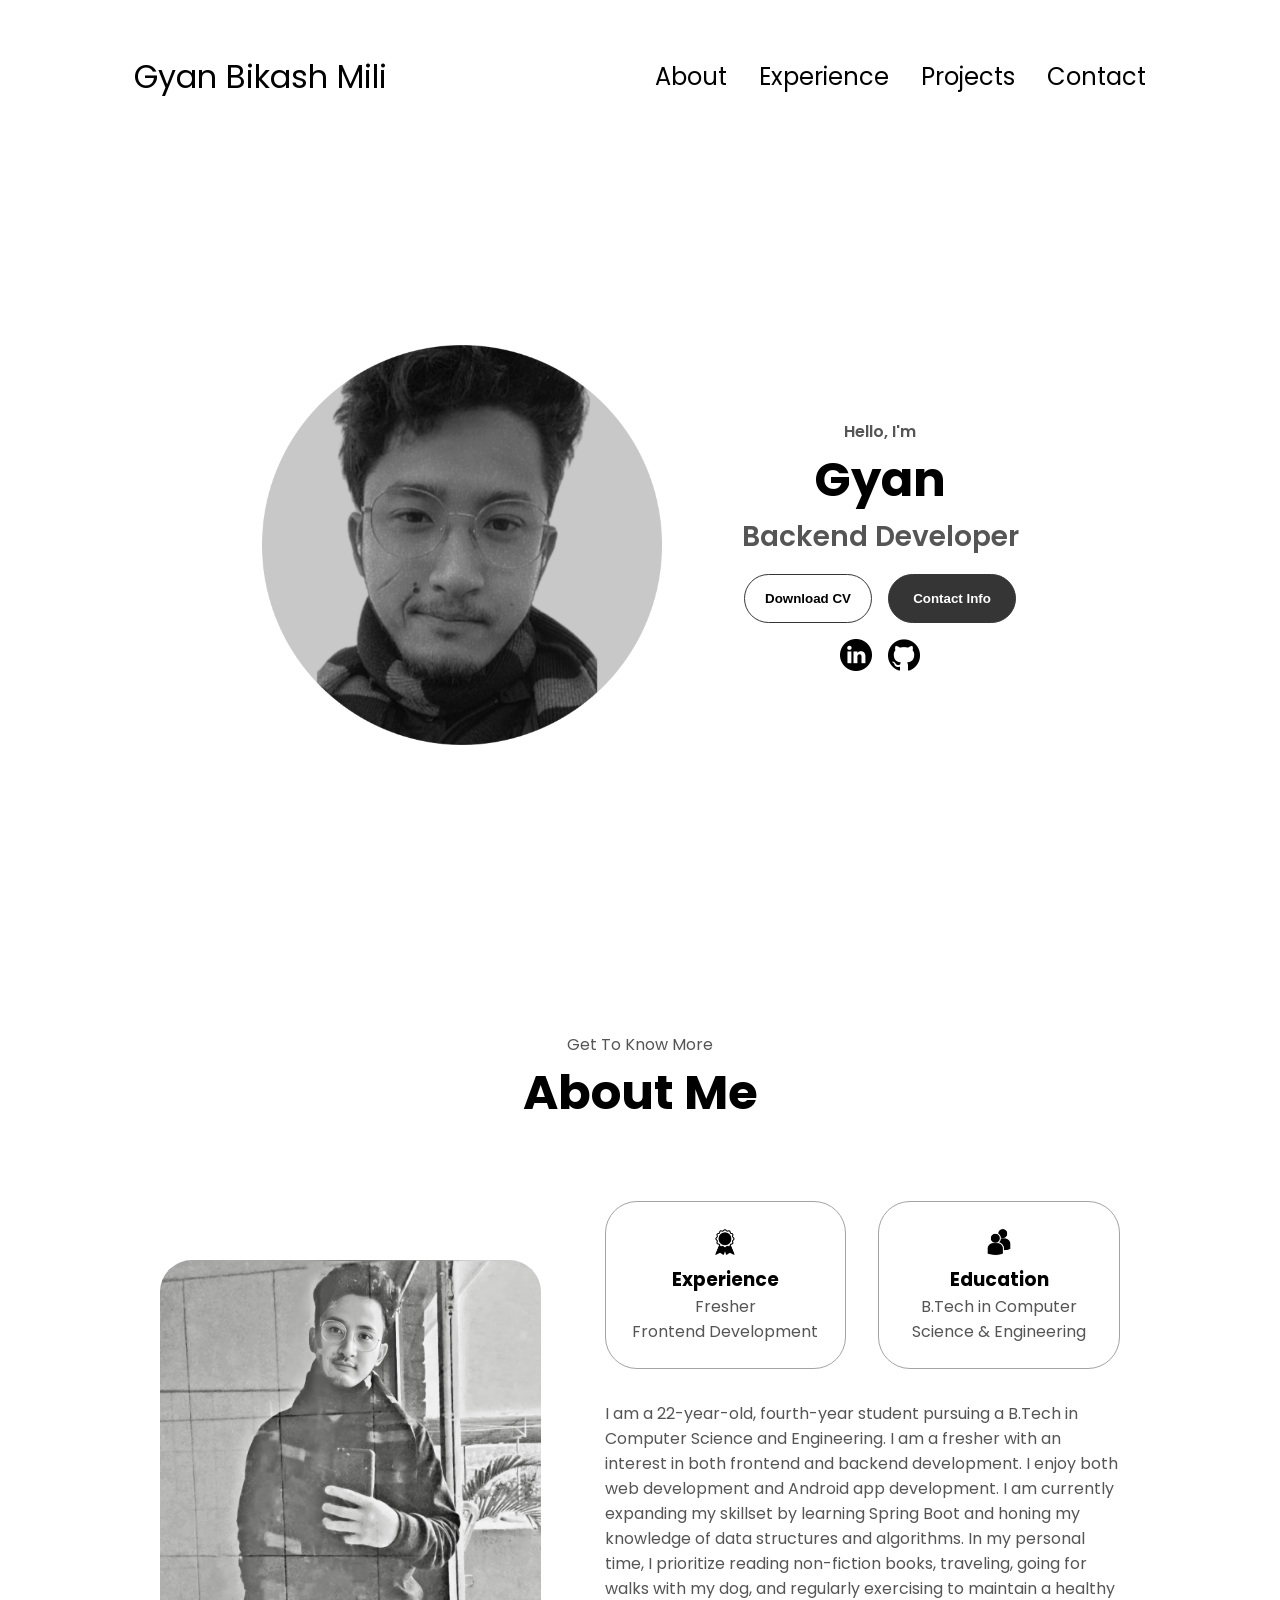
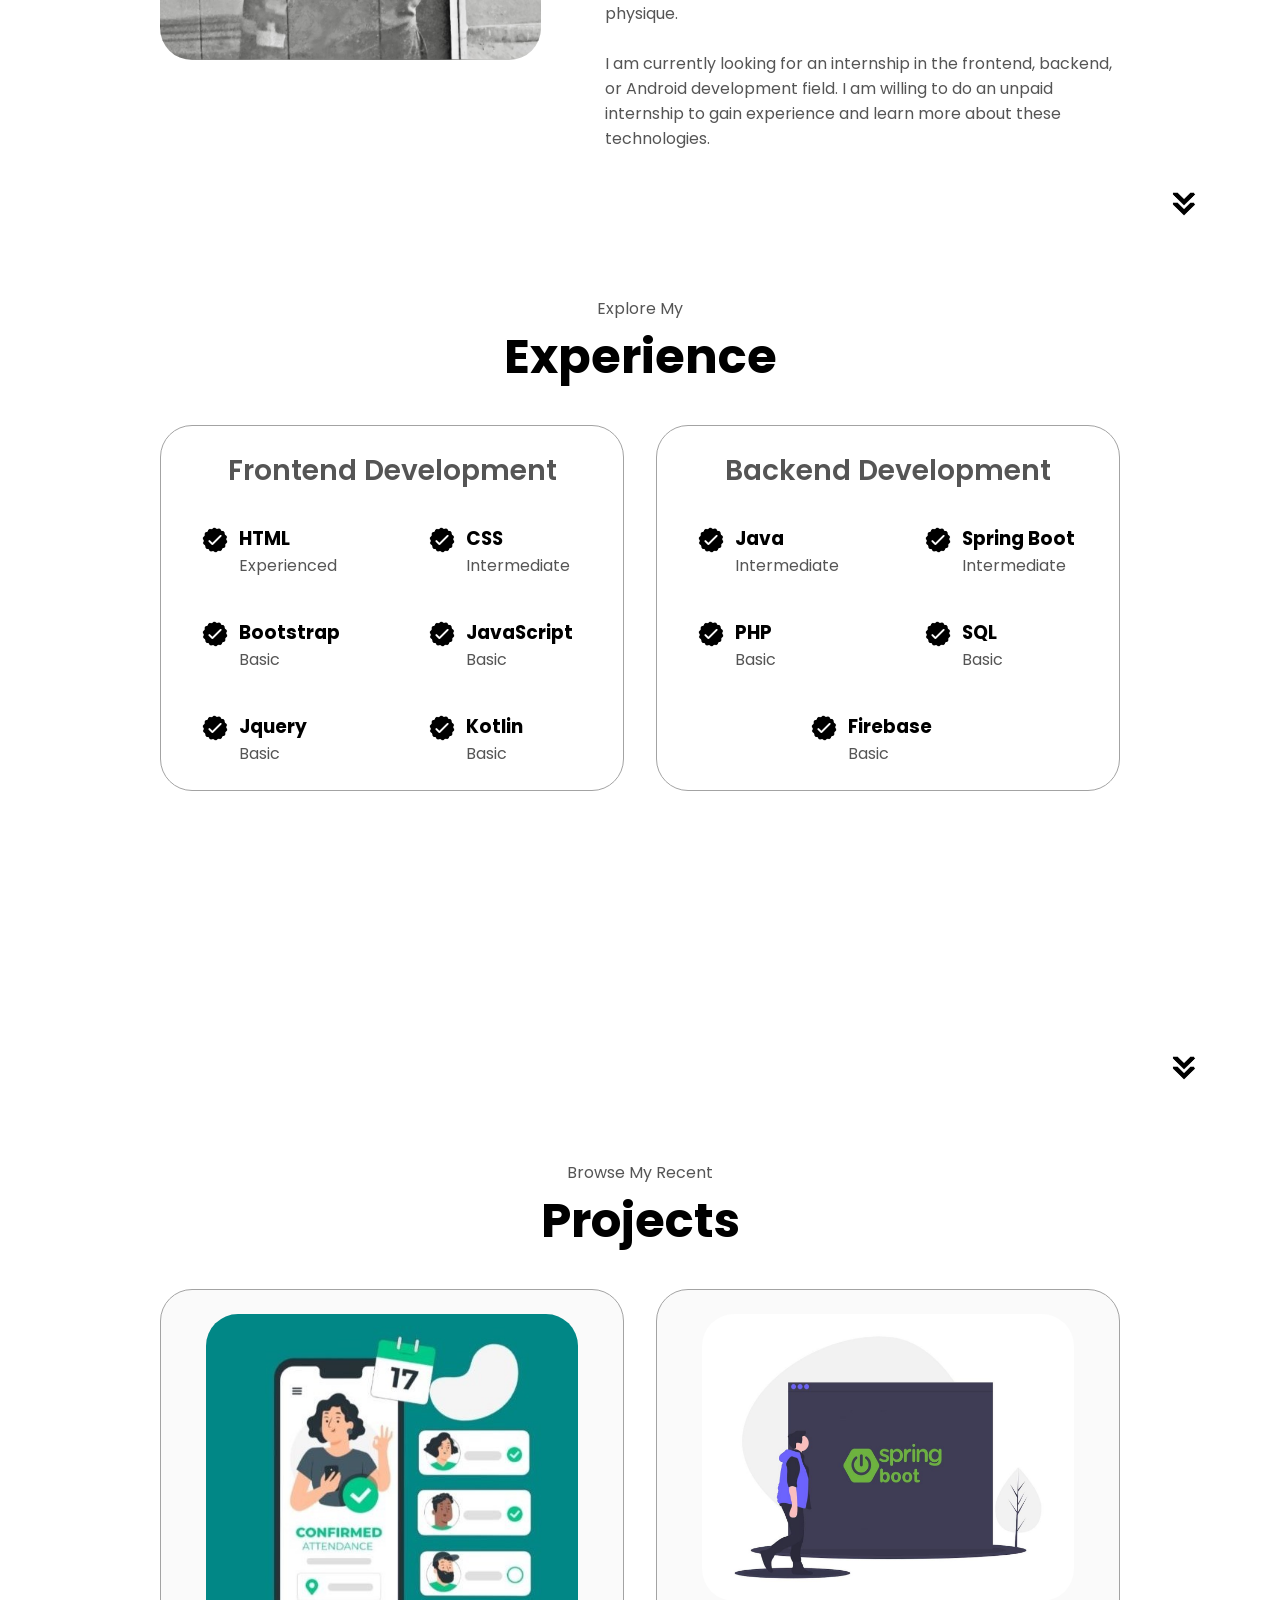
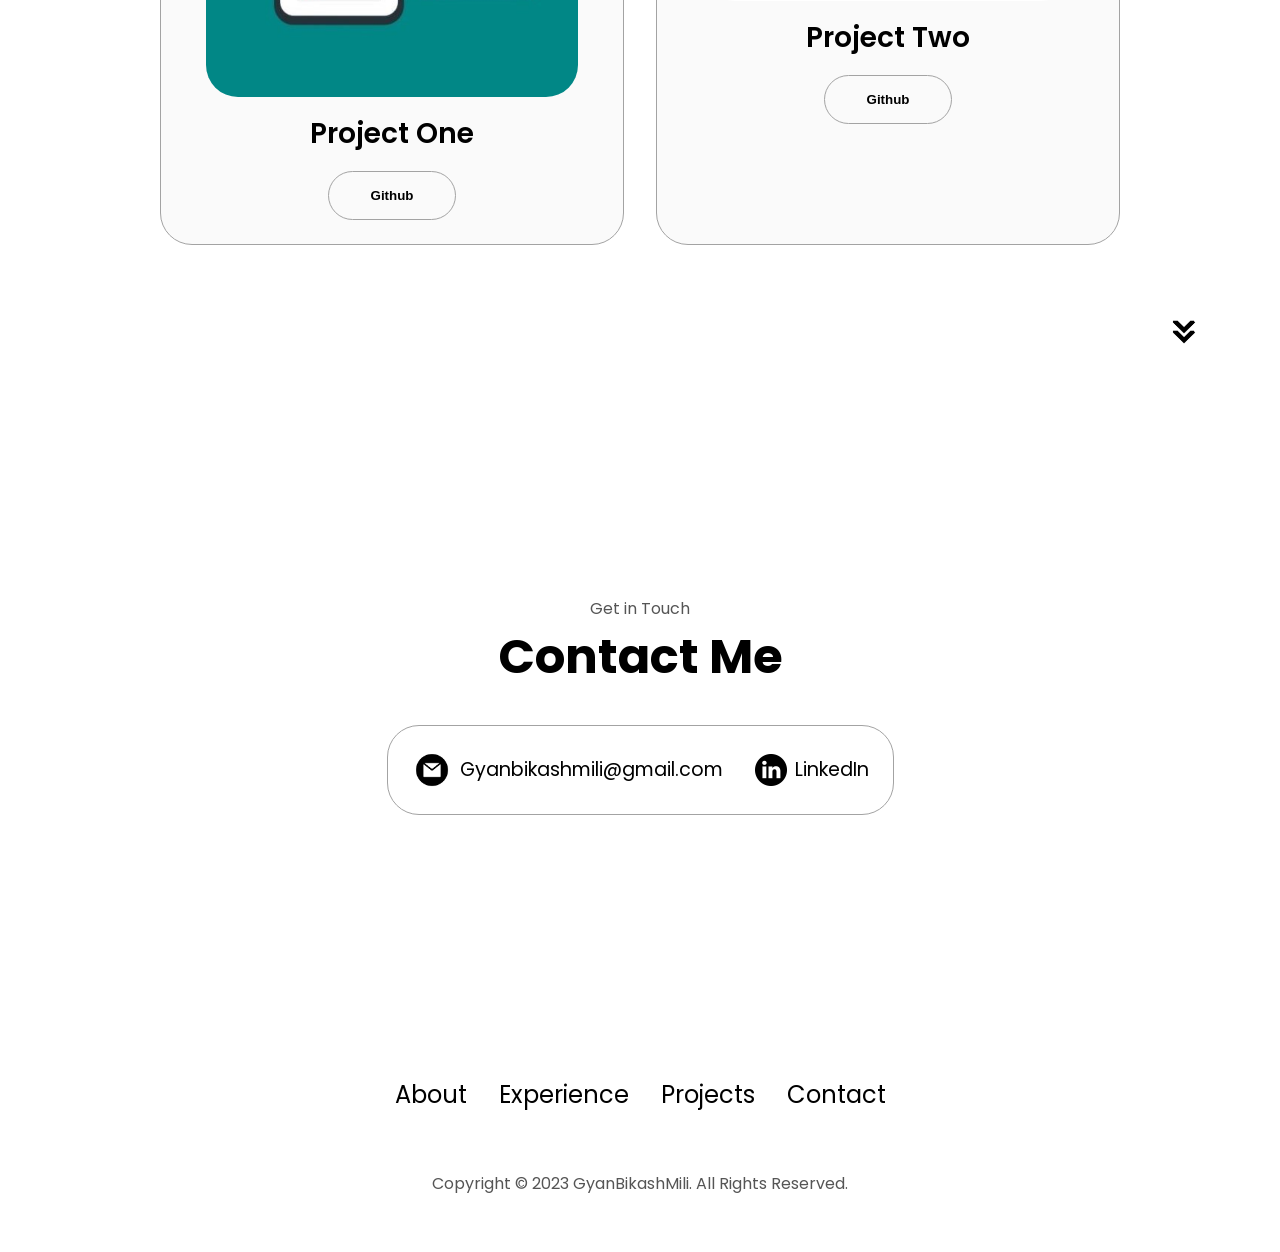
==== index.html @ 531cfd9d "Initial Files" ====
<!DOCTYPE html>
<html lang="en">
  <head>
    <meta charset="UTF-8" />
    <meta http-equiv="X-UA-Compatible" content="IE=edge" />
    <meta name="viewport" content="width=device-width, initial-scale=1.0" />
    <title>My Portfolio</title>
    <link rel="stylesheet" href="style.css" />
    <link rel="stylesheet" href="mediaqueries.css" />
  </head>
  <body>
    <nav id="desktop-nav">
      <div class="logo">Gyan Bikash Mili</div>
      <div>
        <ul class="nav-links">
          <li><a href="#about">About</a></li>
          <li><a href="#experience">Experience</a></li>
          <li><a href="#projects">Projects</a></li>
          <li><a href="#contact">Contact</a></li>
        </ul>
      </div>
    </nav>
    <nav id="hamburger-nav">
      <div class="logo">Gyan Bikash Mili</div>
      <div class="hamburger-menu">
        <div class="hamburger-icon" onclick="toggleMenu()">
          <span></span>
          <span></span>
          <span></span>
        </div>
        <div class="menu-links">
          <li><a href="#about" onclick="toggleMenu()">About</a></li>
          <li><a href="#experience" onclick="toggleMenu()">Experience</a></li>
          <li><a href="#projects" onclick="toggleMenu()">Projects</a></li>
          <li><a href="#contact" onclick="toggleMenu()">Contact</a></li>
        </div>
      </div>
    </nav>
    <section id="profile">
      <div class="section__pic-container">
        <img src="./assets/profile-pic2.png" alt="John Doe profile picture" />
      </div>
      <div class="section__text">
        <p class="section__text__p1">Hello, I'm</p>
        <h1 class="title">Gyan</h1>
        <p class="section__text__p2">Backend Developer</p>
        <div class="btn-container">
          <button
            class="btn btn-color-2"
            onclick="window.open('./assets/Gyan Resume.pdf')"
          >
            Download CV
          </button>
          <button class="btn btn-color-1" onclick="location.href='./#contact'">
            Contact Info
          </button>
        </div>
        <div id="socials-container">
          <img
            src="./assets/linkedin.png"
            alt="My LinkedIn profile"
            class="icon"
            onclick="location.href='https://www.linkedin.com/in/gyan-bikash-mili-a37a201a8/'"
          />
          <img
            src="./assets/github.png"
            alt="My Github profile"
            class="icon"
            onclick="location.href='https://github.com/GyanBikashMili'"
          />
        </div>
      </div>
    </section>
    <section id="about">
      <p class="section__text__p1">Get To Know More</p>
      <h1 class="title">About Me</h1>
      <div class="section-container">
        <div class="section__pic-container">
          <img
            src="./assets/about-pic2.png"
            alt="Profile picture"
            class="about-pic"
          />
        </div>
        <div class="about-details-container">
          <div class="about-containers">
            <div class="details-container">
              <img
                src="./assets/experience.png"
                alt="Experience icon"
                class="icon"
              />
              <h3>Experience</h3>
              <p>Fresher <br />Frontend Development</p>
            </div>
            <div class="details-container">
              <img
                src="./assets/education.png"
                alt="Education icon"
                class="icon"
              />
              <h3>Education</h3>
              <p>B.Tech in Computer Science & Engineering</p>
            </div>
          </div>
          <div class="text-container">
            <p>
              I am a 22-year-old, fourth-year student pursuing a B.Tech in Computer Science and Engineering. 
              I am a fresher with an interest in both frontend and backend development. 
              I enjoy both web development and Android app development. 
              I am currently expanding my skillset by learning Spring Boot and honing my knowledge of data structures and algorithms. 
              In my personal time, I prioritize reading non-fiction books, traveling, going for walks with my dog, and regularly exercising to maintain a healthy physique.
            <br />
            <br />
            I am currently looking for an internship in the frontend, backend, or Android development field. 
            I am willing to do an unpaid internship to gain experience and learn more about these technologies.
            </p>
          </div>
        </div>
      </div>
      <img
        src="./assets/arrow.png"
        alt="Arrow icon"
        class="icon arrow"
        onclick="location.href='./#experience'"
      />
    </section>
    <section id="experience">
      <p class="section__text__p1">Explore My</p>
      <h1 class="title">Experience</h1>
      <div class="experience-details-container">
        <div class="about-containers">
          <div class="details-container">
            <h2 class="experience-sub-title">Frontend Development</h2>
            <div class="article-container">
              <article>
                <img
                  src="./assets/checkmark.png"
                  alt="Experience icon"
                  class="icon"
                />
                <div>
                  <h3>HTML</h3>
                  <p>Experienced</p>
                </div>
              </article>
              <article>
                <img
                  src="./assets/checkmark.png"
                  alt="Experience icon"
                  class="icon"
                />
                <div>
                  <h3>CSS</h3>
                  <p>Intermediate</p>
                </div>
              </article>
              <article>
                <img
                  src="./assets/checkmark.png"
                  alt="Experience icon"
                  class="icon"
                />
                <div>
                  <h3>Bootstrap</h3>
                  <p>Basic</p>
                </div>
              </article>
              <article>
                <img
                  src="./assets/checkmark.png"
                  alt="Experience icon"
                  class="icon"
                />
                <div>
                  <h3>JavaScript</h3>
                  <p>Basic</p>
                </div>
              </article>
              <article>
                <img
                  src="./assets/checkmark.png"
                  alt="Experience icon"
                  class="icon"
                />
                <div>
                  <h3>Jquery</h3>
                  <p>Basic</p>
                </div>
              </article>
              <article>
                <img
                  src="./assets/checkmark.png"
                  alt="Experience icon"
                  class="icon"
                />

                <div>
                  <h3>Kotlin</h3>
                  <p>Basic</p>
                </div>
              </article>
            </div>
          </div>
          <div class="details-container">
            <h2 class="experience-sub-title">Backend Development</h2>
            <div class="article-container">
              <article>
                <img
                  src="./assets/checkmark.png"
                  alt="Experience icon"
                  class="icon"
                />
                <div>
                  <h3>Java</h3>
                  <p>Intermediate</p>
                </div>
              </article>
              <article>
                <img
                  src="./assets/checkmark.png"
                  alt="Experience icon"
                  class="icon"
                />
                <div>
                  <h3>Spring Boot</h3>
                  <p>Intermediate</p>
                </div>
              </article>
              <article>
                <img
                  src="./assets/checkmark.png"
                  alt="Experience icon"
                  class="icon"
                />

                <div>
                  <h3>PHP</h3>
                  <p>Basic</p>
                </div>
              </article>
              <article>
                <img
                  src="./assets/checkmark.png"
                  alt="Experience icon"
                  class="icon"
                />
                <div>
                  <h3>SQL</h3>
                  <p>Basic</p>
                </div>
              </article>
              <article>
                <img
                  src="./assets/checkmark.png"
                  alt="Experience icon"
                  class="icon"
                />
                <div>
                  <h3>Firebase</h3>
                  <p>Basic</p>
                </div>
              </article>
            </div>
          </div>
        </div>
      </div>
      <img
        src="./assets/arrow.png"
        alt="Arrow icon"
        class="icon arrow"
        onclick="location.href='./#projects'"
      />
    </section>
    <section id="projects">
      <p class="section__text__p1">Browse My Recent</p>
      <h1 class="title">Projects</h1>
      <div class="experience-details-container">
        <div class="about-containers">
          <div class="details-container color-container">
            <div class="article-container">
              <img
                src="./assets/QRscanner1.jpg"
                alt="Project 1"
                class="project-img"
              />
            </div>
            <h2 class="experience-sub-title project-title">Project One</h2>
            <div class="btn-container">
              <button
                class="btn btn-color-2 project-btn"
                onclick="location.href='https://github.com/GyanBikashMili/Mystic-Coders_HackVita2023'"
              >
                Github
              </button>
            </div>
          </div>
          <div class="details-container color-container">
            <div class="article-container">
              <img
                src="./assets/Spring3.jpg"
                alt="Project 2"
                class="project-img"
              />
            </div>
            <h2 class="experience-sub-title project-title">Project Two</h2>
            <div class="btn-container">
              <button
                class="btn btn-color-2 project-btn"
                onclick="location.href='https://github.com/GyanBikashMili/SpringBootDatabase'"
              >
                Github
              </button>
            </div>
          </div>
          
      <img
        src="./assets/arrow.png"
        alt="Arrow icon"
        class="icon arrow"
        onclick="location.href='./#projects'"
      />
    </section>
    <section id="contact">
      <p class="section__text__p1">Get in Touch</p>
      <h1 class="title">Contact Me</h1>
      <div class="contact-info-upper-container">
        <div class="contact-info-container">
          <img
            src="./assets/email.png"
            alt="Email icon"
            class="icon contact-icon email-icon"
          />
          <p>
            <a href="mailto:gyanbikashmili@gmail.com">Gyanbikashmili@gmail.com</a>
          </p>
        </div>
        <div class="contact-info-container">
          <img
            src="./assets/linkedin.png"
            alt="LinkedIn icon"
            class="icon contact-icon"
          />
          <p>
            <a href="https://www.linkedin.com/in/gyan-bikash-mili-a37a201a8/"
              >LinkedIn</a
            >
          </p>
        </div>
      </div>
    </section>
    <footer>
      <nav>
        <div class="nav-links-container">
          <ul class="nav-links">
            <li><a href="#about">About</a></li>
            <li><a href="#experience">Experience</a></li>
            <li><a href="#projects">Projects</a></li>
            <li><a href="#contact">Contact</a></li>
          </ul>
        </div>
      </nav>
      <p>Copyright &#169; 2023 GyanBikashMili. All Rights Reserved.</p>
    </footer>
    <script src="script.js"></script>
  </body>
</html>
---- style.css ----
/* GENERAL */

@import url("https://fonts.googleapis.com/css2?family=Poppins:wght@300;400;500;600&display=swap");

* {
  margin: 0;
  padding: 0;
}

body {
  font-family: "Poppins", sans-serif;
}

html {
  scroll-behavior: smooth;
}

p {
  color: rgb(85, 85, 85);
}

/* TRANSITION */

a,
.btn {
  transition: all 300ms ease;
}

/* DESKTOP NAV */

nav,
.nav-links {
  display: flex;
}

nav {
  justify-content: space-around;
  align-items: center;
  height: 17vh;
}

.nav-links {
  gap: 2rem;
  list-style: none;
  font-size: 1.5rem;
}

a {
  color: black;
  text-decoration: none;
  text-decoration-color: white;
}

a:hover {
  color: grey;
  text-decoration: underline;
  text-underline-offset: 1rem;
  text-decoration-color: rgb(181, 181, 181);
}

.logo {
  font-size: 2rem;
}

.logo:hover {
  cursor: default;
}

/* HAMBURGER MENU */

#hamburger-nav {
  display: none;
}

.hamburger-menu {
  position: relative;
  display: inline-block;
}

.hamburger-icon {
  display: flex;
  flex-direction: column;
  justify-content: space-between;
  height: 24px;
  width: 30px;
  cursor: pointer;
}

.hamburger-icon span {
  width: 100%;
  height: 2px;
  background-color: black;
  transition: all 0.3 ease-in-out;
}

.menu-links {
  position: absolute;
  top: 100%;
  right: 0;
  background-color: white;
  width: fit-content;
  max-height: 0;
  overflow: hidden;
  transition: all 0.3 ease-in-out;
}

.menu-links a {
  display: block;
  padding: 10px;
  text-align: center;
  font-size: 1.5rem;
  color: black;
  text-decoration: none;
  transition: all 0.3 ease-in-out;
}

.menu-links li {
  list-style: none;
}

.menu-links.open {
  max-height: 300px;
}

.hamburger-icon.open span:first-child {
  transform: rotate(45deg) translate(10px, 5px);
}

.hamburger-icon.open span:nth-child(2) {
  opacity: 0;
}

.hamburger-icon.open span:last-child {
  transform: rotate(-45deg) translate(10px, -5px);
}

.hamburger-icon span:first-child {
  transform: none;
}

.hamburger-icon span:first-child {
  opacity: 1;
}

.hamburger-icon span:first-child {
  transform: none;
}

/* SECTIONS */

section {
  padding-top: 4vh;
  height: 96vh;
  margin: 0 10rem;
  box-sizing: border-box;
  min-height: fit-content;
}

.section-container {
  display: flex;
}

/* PROFILE SECTION */

#profile {
  display: flex;
  justify-content: center;
  gap: 5rem;
  height: 80vh;
}

.section__pic-container {
  display: flex;
  height: 400px;
  width: 400px;
  margin: auto 0;
}

.section__text {
  align-self: center;
  text-align: center;
}

.section__text p {
  font-weight: 600;
}

.section__text__p1 {
  text-align: center;
}

.section__text__p2 {
  font-size: 1.75rem;
  margin-bottom: 1rem;
}

.title {
  font-size: 3rem;
  text-align: center;
}

#socials-container {
  display: flex;
  justify-content: center;
  margin-top: 1rem;
  gap: 1rem;
}

/* ICONS */

.icon {
  cursor: pointer;
  height: 2rem;
}

/* BUTTONS */

.btn-container {
  display: flex;
  justify-content: center;
  gap: 1rem;
}

.btn {
  font-weight: 600;
  transition: all 300ms ease;
  padding: 1rem;
  width: 8rem;
  border-radius: 2rem;
}

.btn-color-1,
.btn-color-2 {
  border: rgb(53, 53, 53) 0.1rem solid;
}

.btn-color-1:hover,
.btn-color-2:hover {
  cursor: pointer;
}

.btn-color-1,
.btn-color-2:hover {
  background: rgb(53, 53, 53);
  color: white;
}

.btn-color-1:hover {
  background: rgb(0, 0, 0);
}

.btn-color-2 {
  background: none;
}

.btn-color-2:hover {
  border: rgb(255, 255, 255) 0.1rem solid;
}

.btn-container {
  gap: 1rem;
}

/* ABOUT SECTION */

#about {
  position: relative;
}

.about-containers {
  gap: 2rem;
  margin-bottom: 2rem;
  margin-top: 2rem;
}

.about-details-container {
  justify-content: center;
  flex-direction: column;
}

.about-containers,
.about-details-container {
  display: flex;
}

.about-pic {
  border-radius: 2rem;
}

.arrow {
  position: absolute;
  right: -5rem;
  bottom: 2.5rem;
}

.details-container {
  padding: 1.5rem;
  flex: 1;
  background: white;
  border-radius: 2rem;
  border: rgb(53, 53, 53) 0.1rem solid;
  border-color: rgb(163, 163, 163);
  text-align: center;
}

.section-container {
  gap: 4rem;
  height: 80%;
}

.section__pic-container {
  height: 400px;
  width: 400px;
  margin: auto 0;
}

/* EXPERIENCE SECTION */

#experience {
  position: relative;
}

.experience-sub-title {
  color: rgb(85, 85, 85);
  font-weight: 600;
  font-size: 1.75rem;
  margin-bottom: 2rem;
}

.experience-details-container {
  display: flex;
  justify-content: center;
  flex-direction: column;
}

.article-container {
  display: flex;
  text-align: initial;
  flex-wrap: wrap;
  flex-direction: row;
  gap: 2.5rem;
  justify-content: space-around;
}

article {
  display: flex;
  width: 10rem;
  gap: 0.5rem;
}

article .icon {
  cursor: default;
}

/* PROJECTS SECTION */

#projects {
  position: relative;
}

.color-container {
  border-color: rgb(163, 163, 163);
  background: rgb(250, 250, 250);
}

.project-img {
  border-radius: 2rem;
  width: 90%;
  height: 90%;
}

.project-title {
  margin: 1rem;
  color: black;
}

.project-btn {
  color: black;
  border-color: rgb(163, 163, 163);
}

/* CONTACT */

#contact {
  display: flex;
  justify-content: center;
  flex-direction: column;
  height: 70vh;
}

.contact-info-upper-container {
  display: flex;
  justify-content: center;
  border-radius: 2rem;
  border: rgb(53, 53, 53) 0.1rem solid;
  border-color: rgb(163, 163, 163);
  background: (250, 250, 250);
  margin: 2rem auto;
  padding: 0.5rem;
}

.contact-info-container {
  display: flex;
  align-items: center;
  justify-content: center;
  gap: 0.5rem;
  margin: 1rem;
}

.contact-info-container p {
  font-size: larger;
}

.contact-icon {
  cursor: default;
}

.email-icon {
  height: 2.5rem;
}

/* FOOTER SECTION */

footer {
  height: 26vh;
  margin: 0 1rem;
}

footer p {
  text-align: center;
}
---- mediaqueries.css ----
@media screen and (max-width: 1400px) {
  #profile {
    height: 83vh;
    margin-bottom: 6rem;
  }
  .about-containers {
    flex-wrap: wrap;
  }
}

@media screen and (max-width: 1200px) {
  #desktop-nav {
    display: none;
  }
  #hamburger-nav {
    display: flex;
  }
  #experience,
  .experience-details-container {
    margin-top: 2rem;
  }
  #profile,
  .section-container {
    display: block;
  }
  .arrow {
    display: none;
  }
  section,
  .section-container {
    height: fit-content;
  }
  section {
    margin: 0 5%;
  }
  .section__pic-container {
    width: 275px;
    height: 275px;
    margin: 0 auto 2rem;
  }
  .about-containers {
    margin-top: 0;
  }
}

@media screen and (max-width: 600px) {
  #contact,
  footer {
    height: 40vh;
  }
  #profile {
    height: 83vh;
    margin-bottom: 0;
  }
  article {
    font-size: 1rem;
  }
  footer nav {
    height: fit-content;
    margin-bottom: 2rem;
  }
  .about-containers,
  .contact-info-upper-container,
  .btn-container {
    flex-wrap: wrap;
  }
  .contact-info-container {
    margin: 0;
  }
  .contact-info-container p,
  .nav-links li a {
    font-size: 1rem;
  }
  .experience-sub-title {
    font-size: 1.25rem;
  }
  .logo {
    font-size: 1.5rem;
  }
  .nav-links {
    flex-direction: column;
    gap: 0.5rem;
    text-align: center;
  }
  .section__pic-container {
    width: auto;
    height: 46vw;
    justify-content: center;
  }
  .section__text__p2 {
    font-size: 1.25rem;
  }
  .title {
    font-size: 2rem;
  }
  .text-container {
    text-align: justify;
  }
}
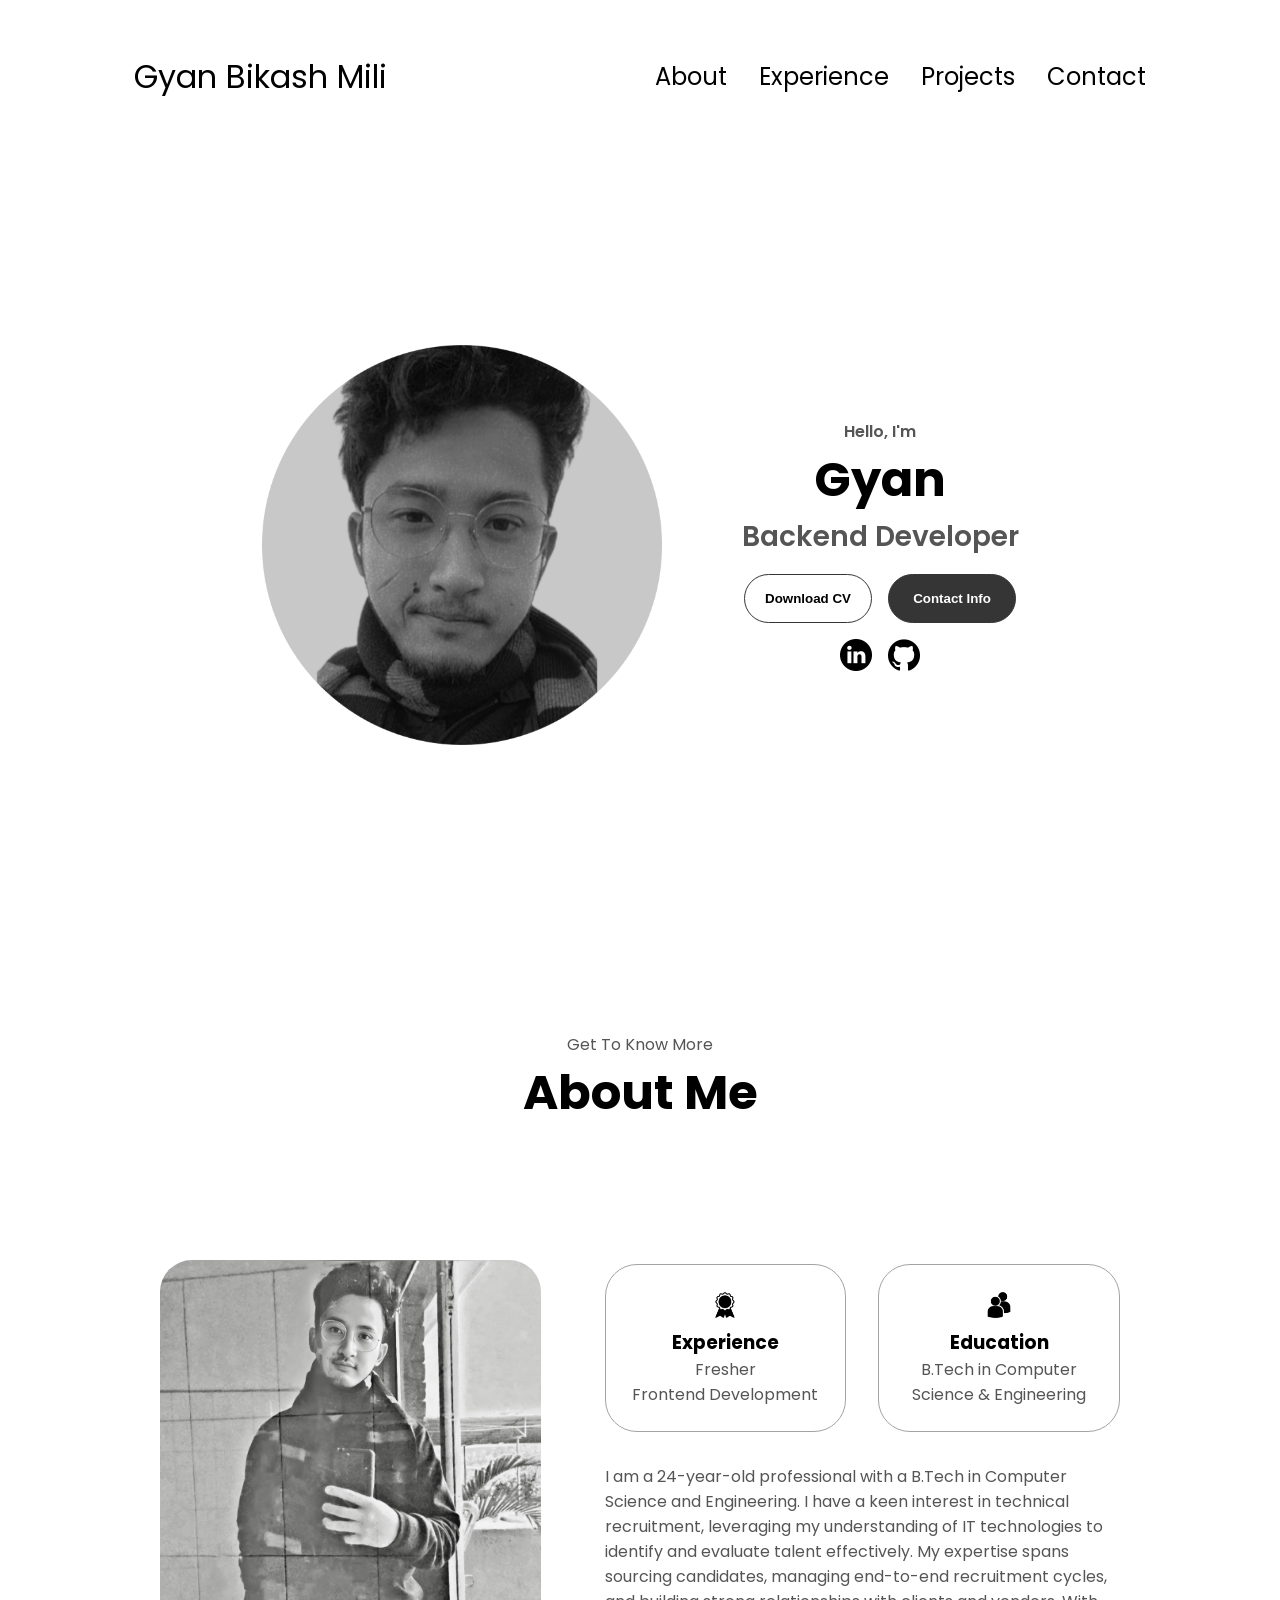
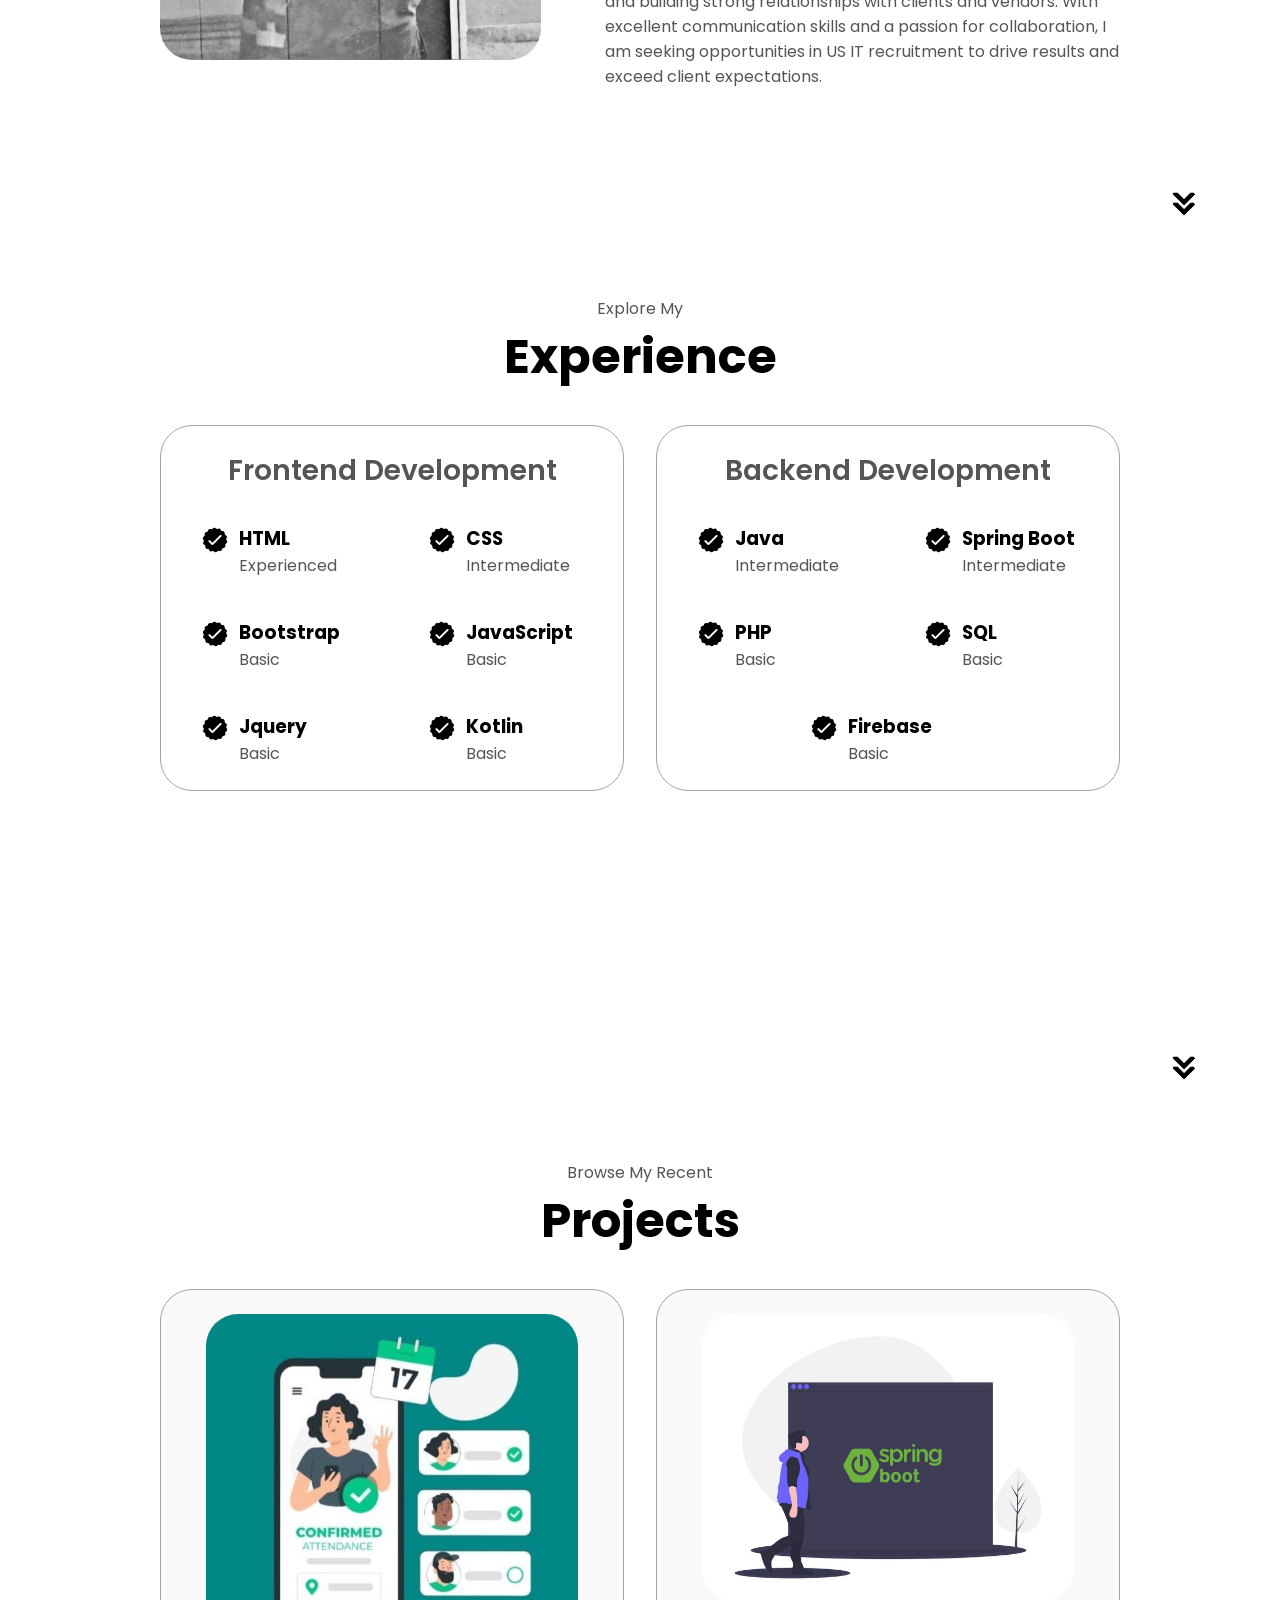
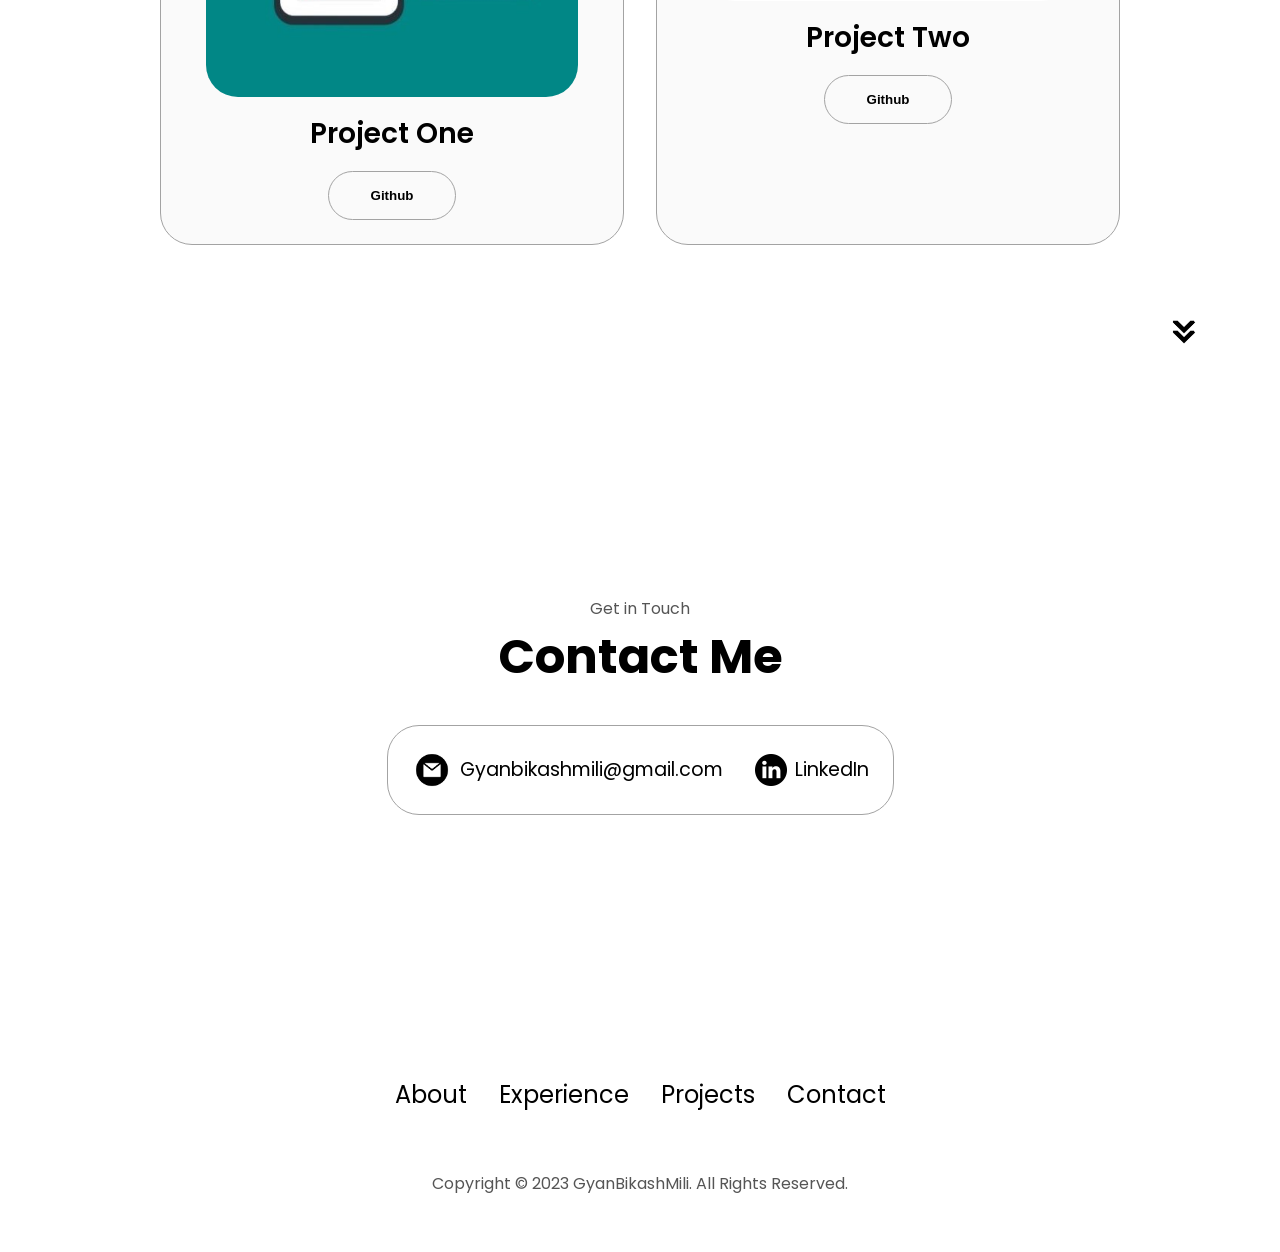
==== commit e663865a: "Update index.html" ====
--- a/index.html
+++ b/index.html
@@ -38,7 +38,7 @@
     </nav>
     <section id="profile">
       <div class="section__pic-container">
-        <img src="./assets/profile-pic2.png" alt="John Doe profile picture" />
+        <img src="./assets/profile-pic2.png" alt="Gyan profile picture" />
       </div>
       <div class="section__text">
         <p class="section__text__p1">Hello, I'm</p>
@@ -47,7 +47,7 @@
         <div class="btn-container">
           <button
             class="btn btn-color-2"
-            onclick="window.open('./assets/Gyan Resume.pdf')"
+            onclick="window.open('./assets/GyansResume.pdf')"
           >
             Download CV
           </button>
@@ -105,15 +105,8 @@
           </div>
           <div class="text-container">
             <p>
-              I am a 22-year-old, fourth-year student pursuing a B.Tech in Computer Science and Engineering. 
-              I am a fresher with an interest in both frontend and backend development. 
-              I enjoy both web development and Android app development. 
-              I am currently expanding my skillset by learning Spring Boot and honing my knowledge of data structures and algorithms. 
-              In my personal time, I prioritize reading non-fiction books, traveling, going for walks with my dog, and regularly exercising to maintain a healthy physique.
-            <br />
-            <br />
-            I am currently looking for an internship in the frontend, backend, or Android development field. 
-            I am willing to do an unpaid internship to gain experience and learn more about these technologies.
+
+I am a 24-year-old professional with a B.Tech in Computer Science and Engineering. I have a keen interest in technical recruitment, leveraging my understanding of IT technologies to identify and evaluate talent effectively. My expertise spans sourcing candidates, managing end-to-end recruitment cycles, and building strong relationships with clients and vendors. With excellent communication skills and a passion for collaboration, I am seeking opportunities in US IT recruitment to drive results and exceed client expectations.
             </p>
           </div>
         </div>
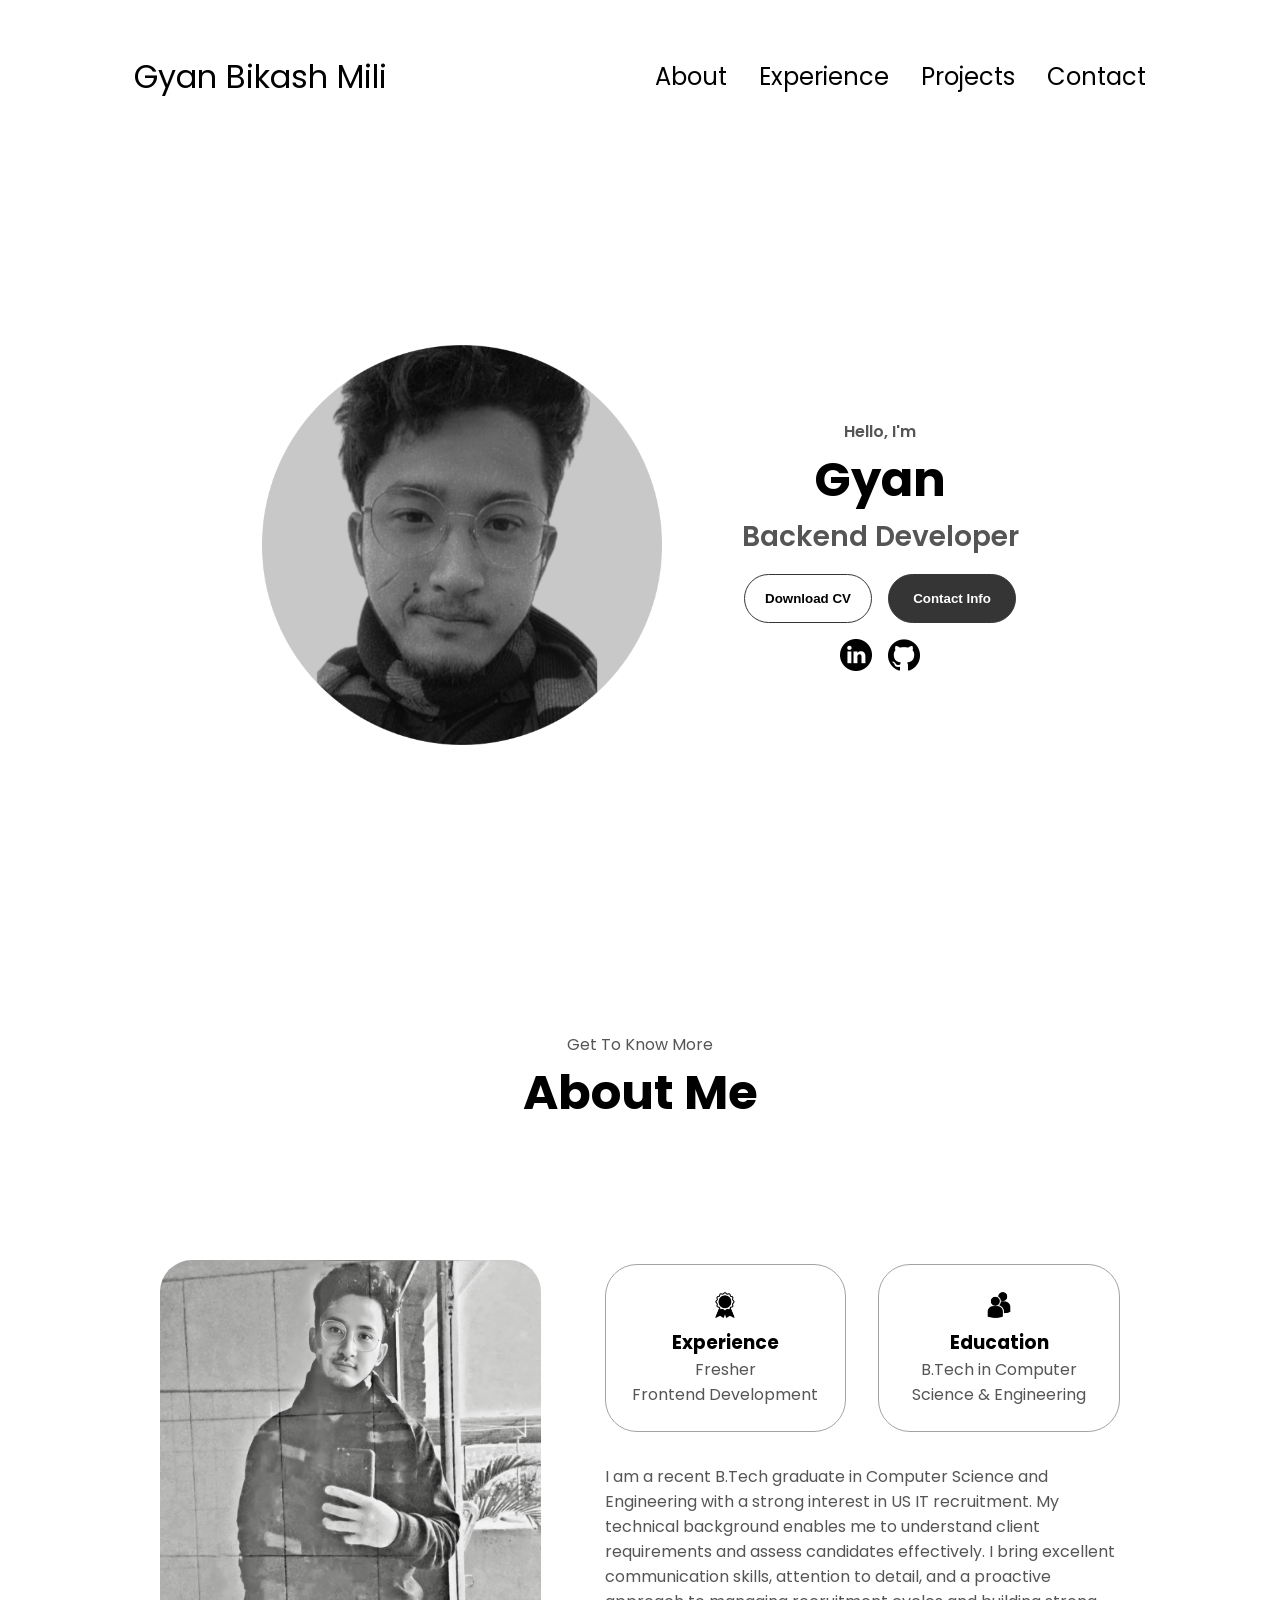
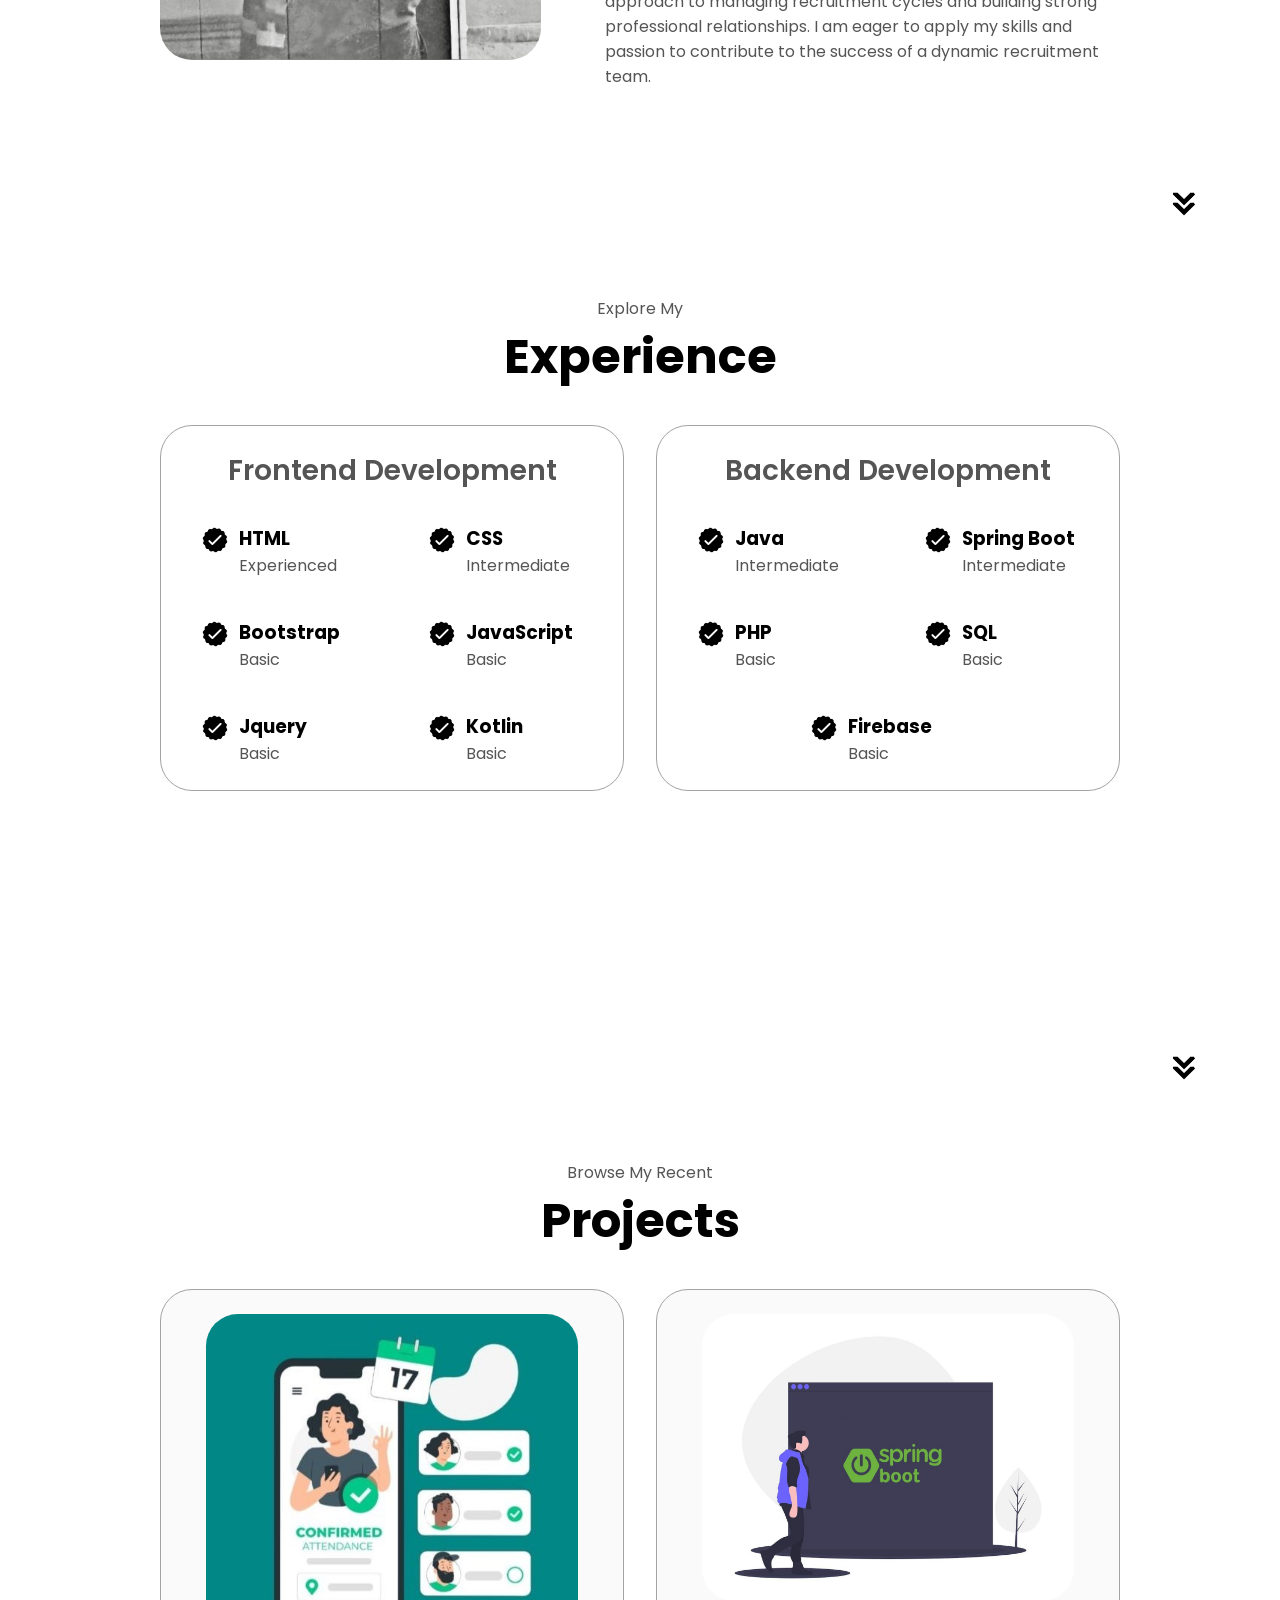
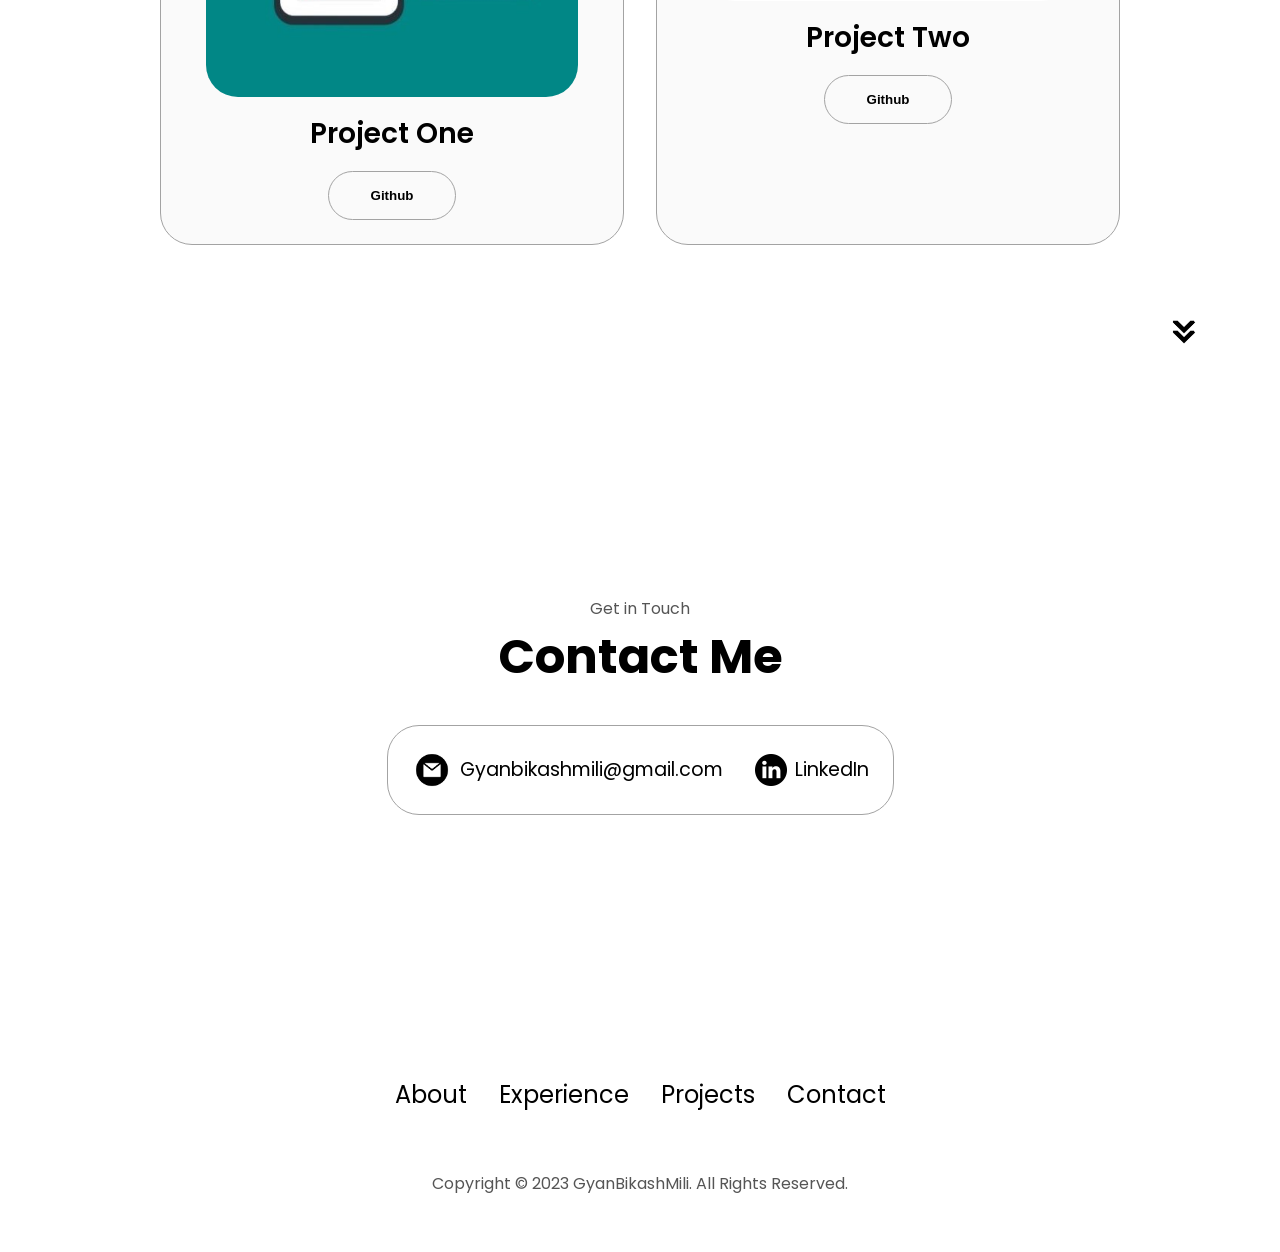
==== commit b5f4dd33: "Update index.html" ====
--- a/index.html
+++ b/index.html
@@ -106,7 +106,7 @@
           <div class="text-container">
             <p>
 
-I am a 24-year-old professional with a B.Tech in Computer Science and Engineering. I have a keen interest in technical recruitment, leveraging my understanding of IT technologies to identify and evaluate talent effectively. My expertise spans sourcing candidates, managing end-to-end recruitment cycles, and building strong relationships with clients and vendors. With excellent communication skills and a passion for collaboration, I am seeking opportunities in US IT recruitment to drive results and exceed client expectations.
+I am a recent B.Tech graduate in Computer Science and Engineering with a strong interest in US IT recruitment. My technical background enables me to understand client requirements and assess candidates effectively. I bring excellent communication skills, attention to detail, and a proactive approach to managing recruitment cycles and building strong professional relationships. I am eager to apply my skills and passion to contribute to the success of a dynamic recruitment team.
             </p>
           </div>
         </div>
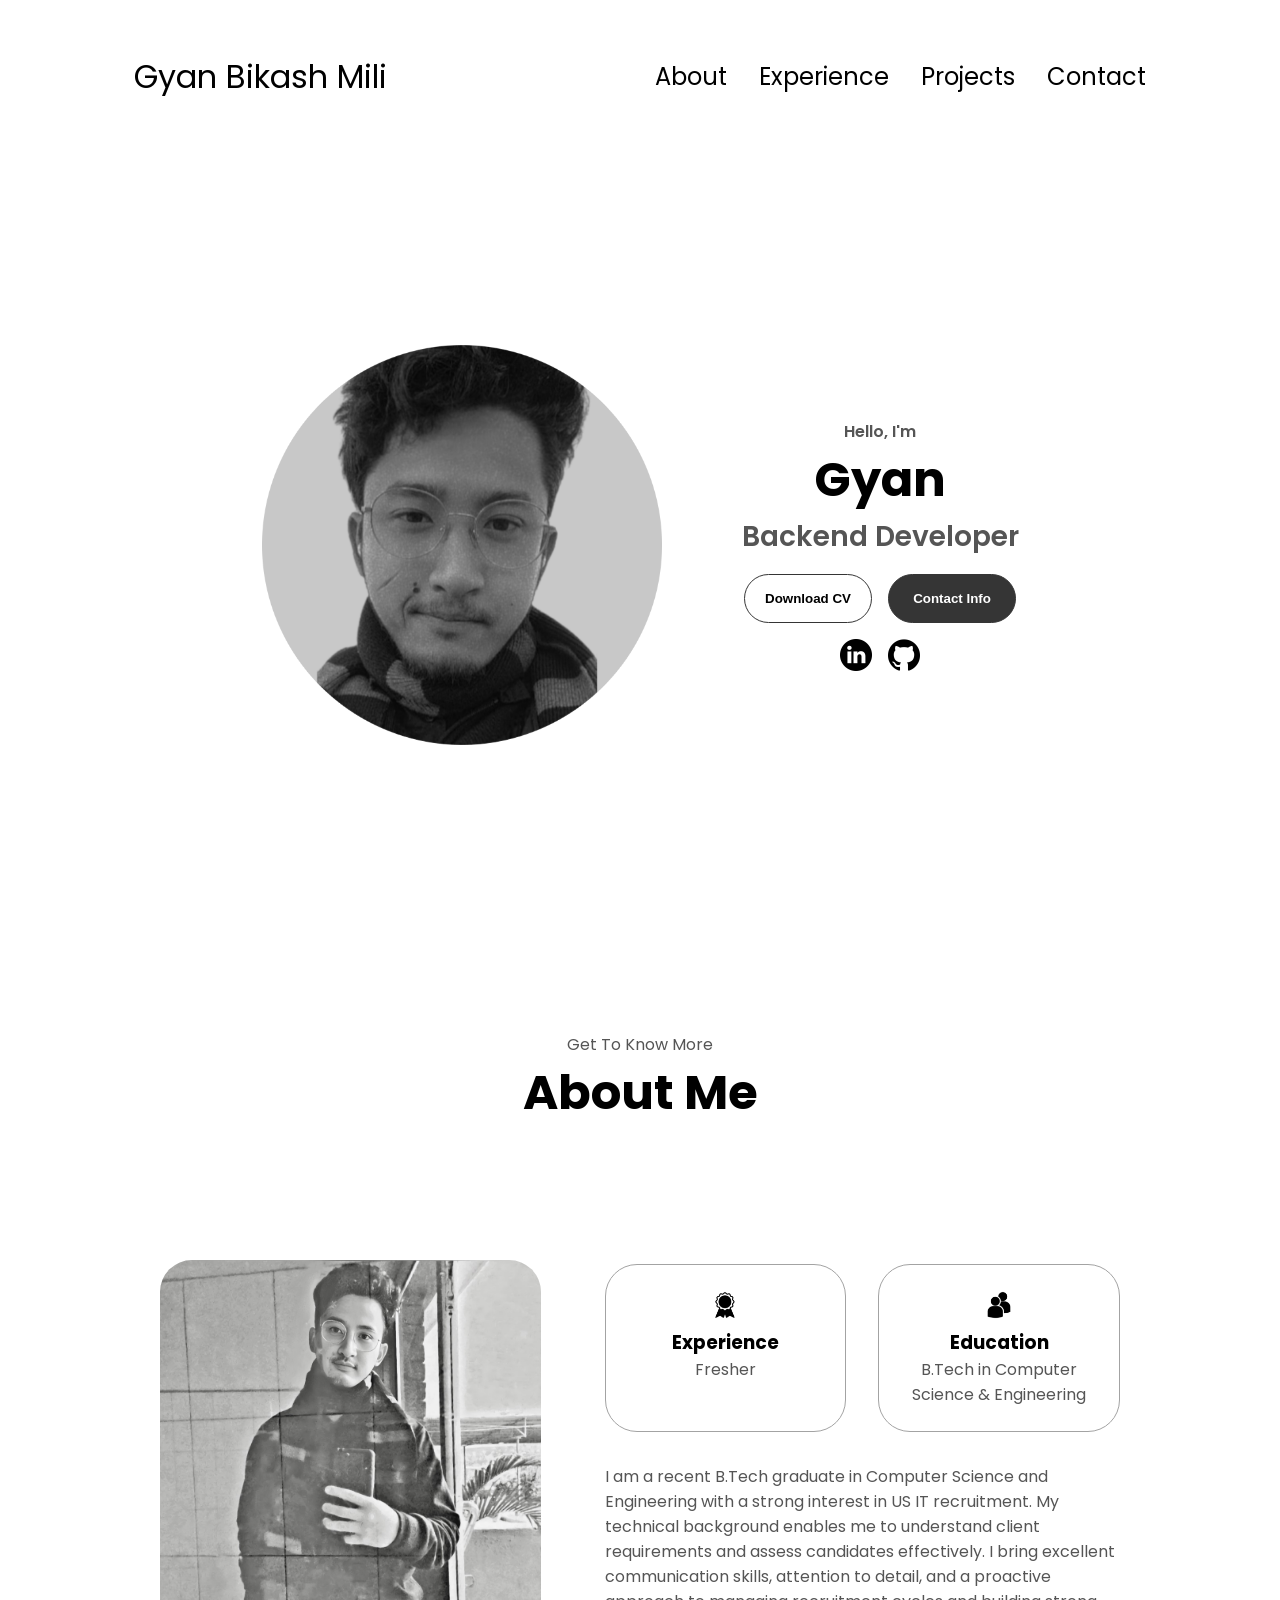
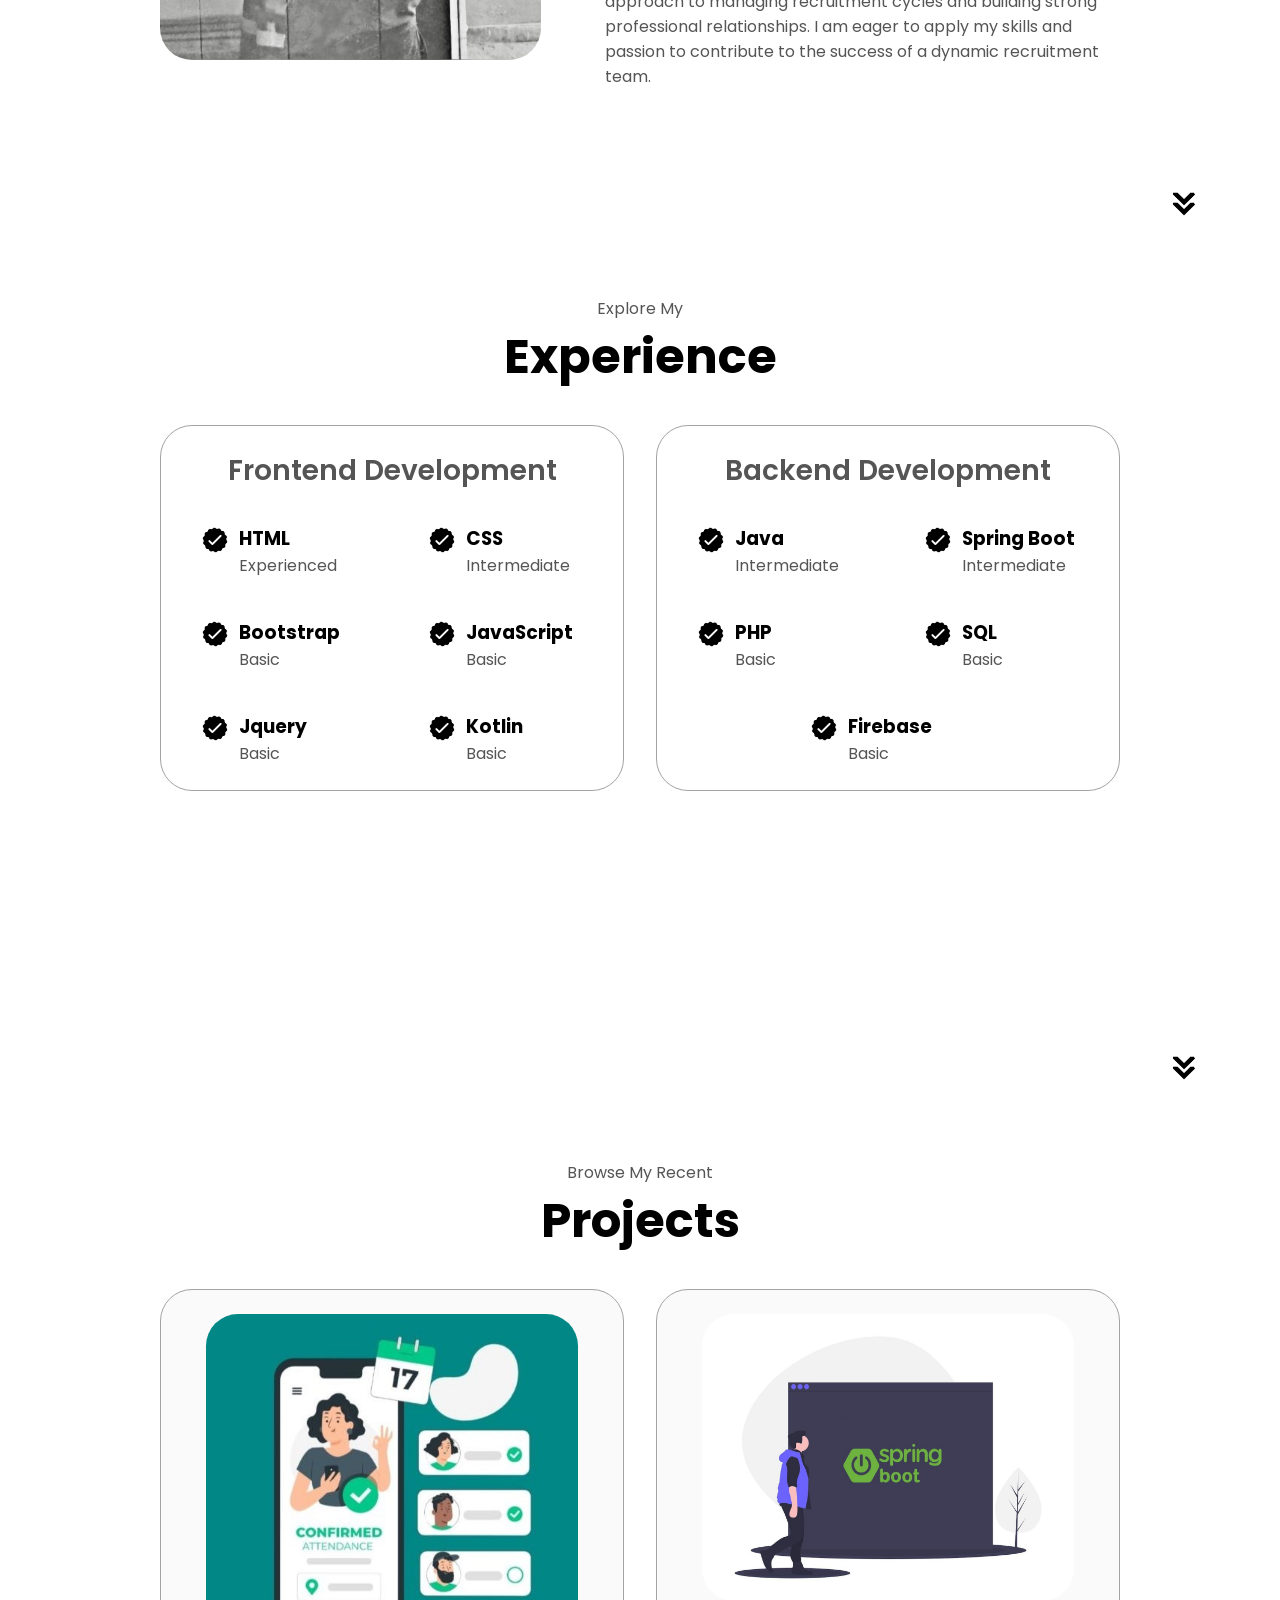
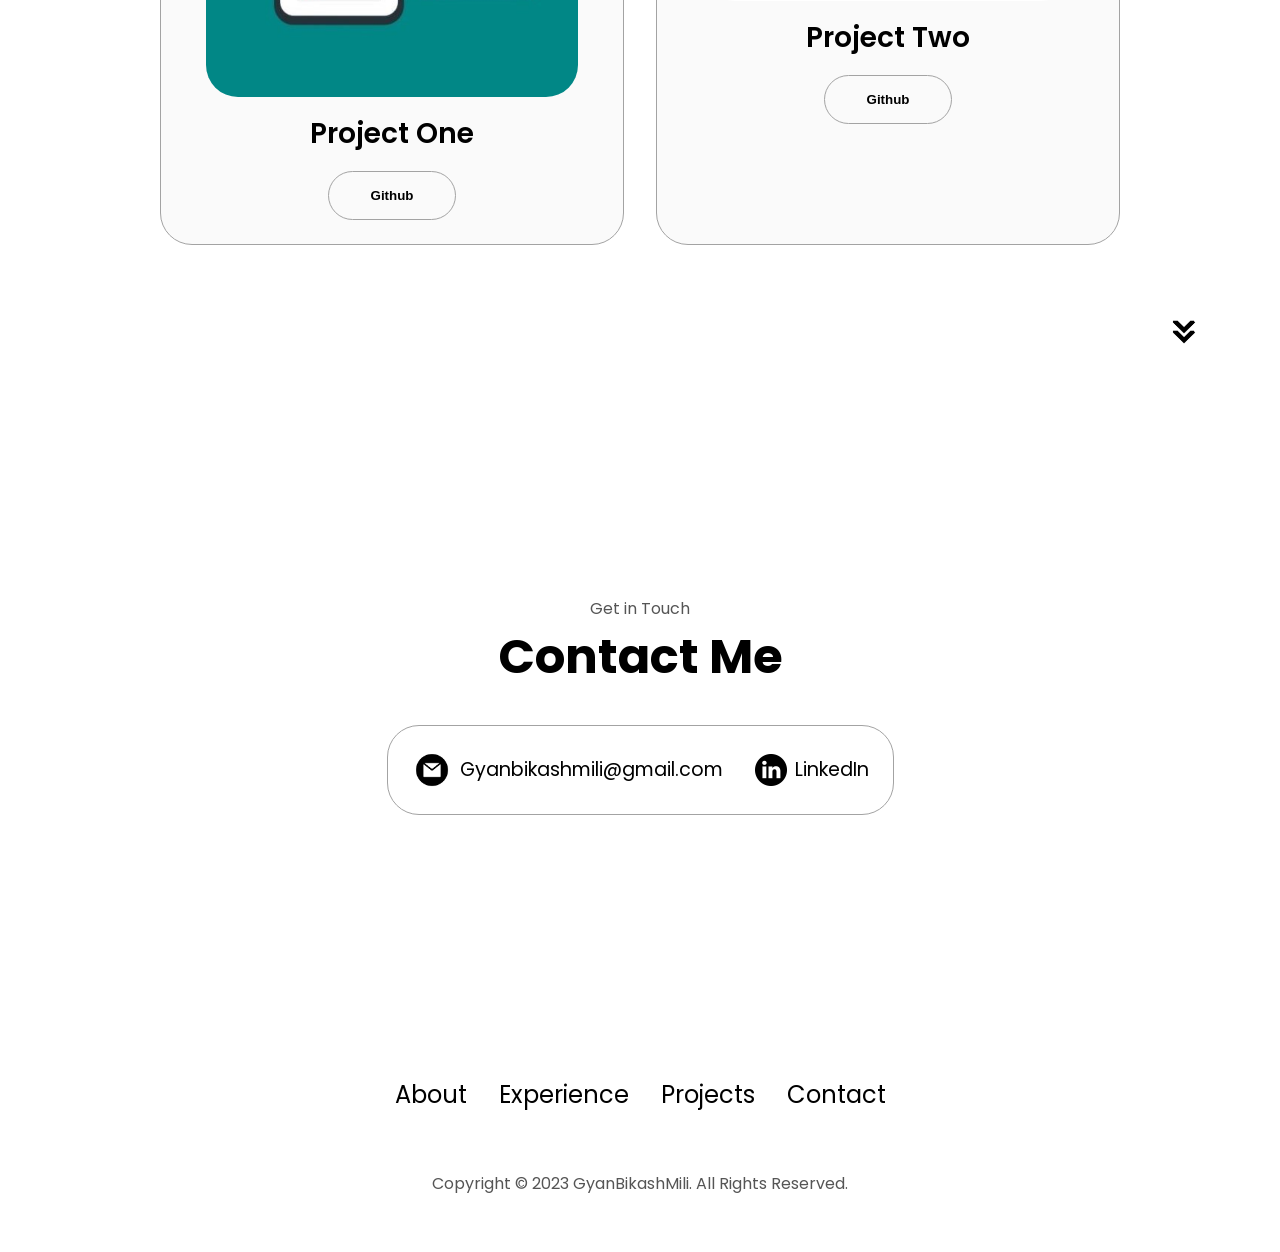
==== commit 37e95464: "Update index.html" ====
--- a/index.html
+++ b/index.html
@@ -91,7 +91,7 @@
                 class="icon"
               />
               <h3>Experience</h3>
-              <p>Fresher <br />Frontend Development</p>
+              <p>Fresher</p>
             </div>
             <div class="details-container">
               <img
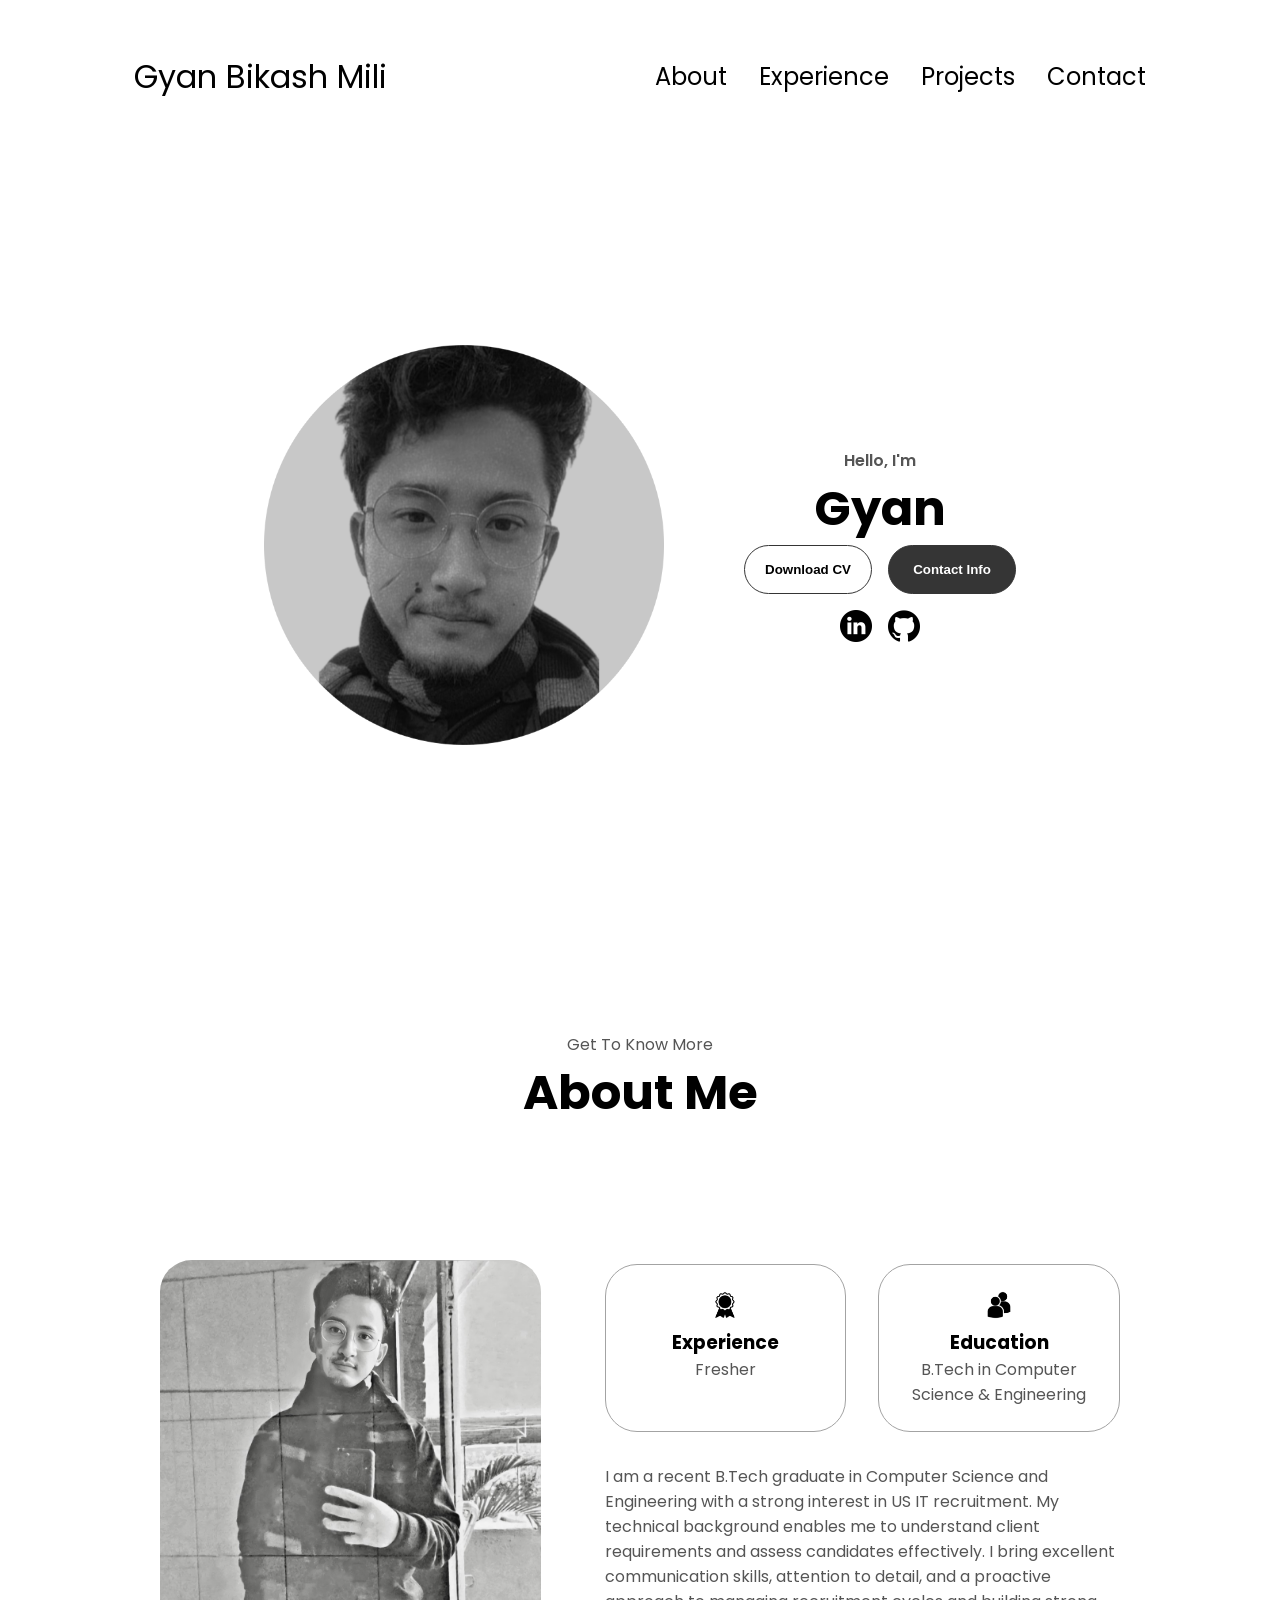
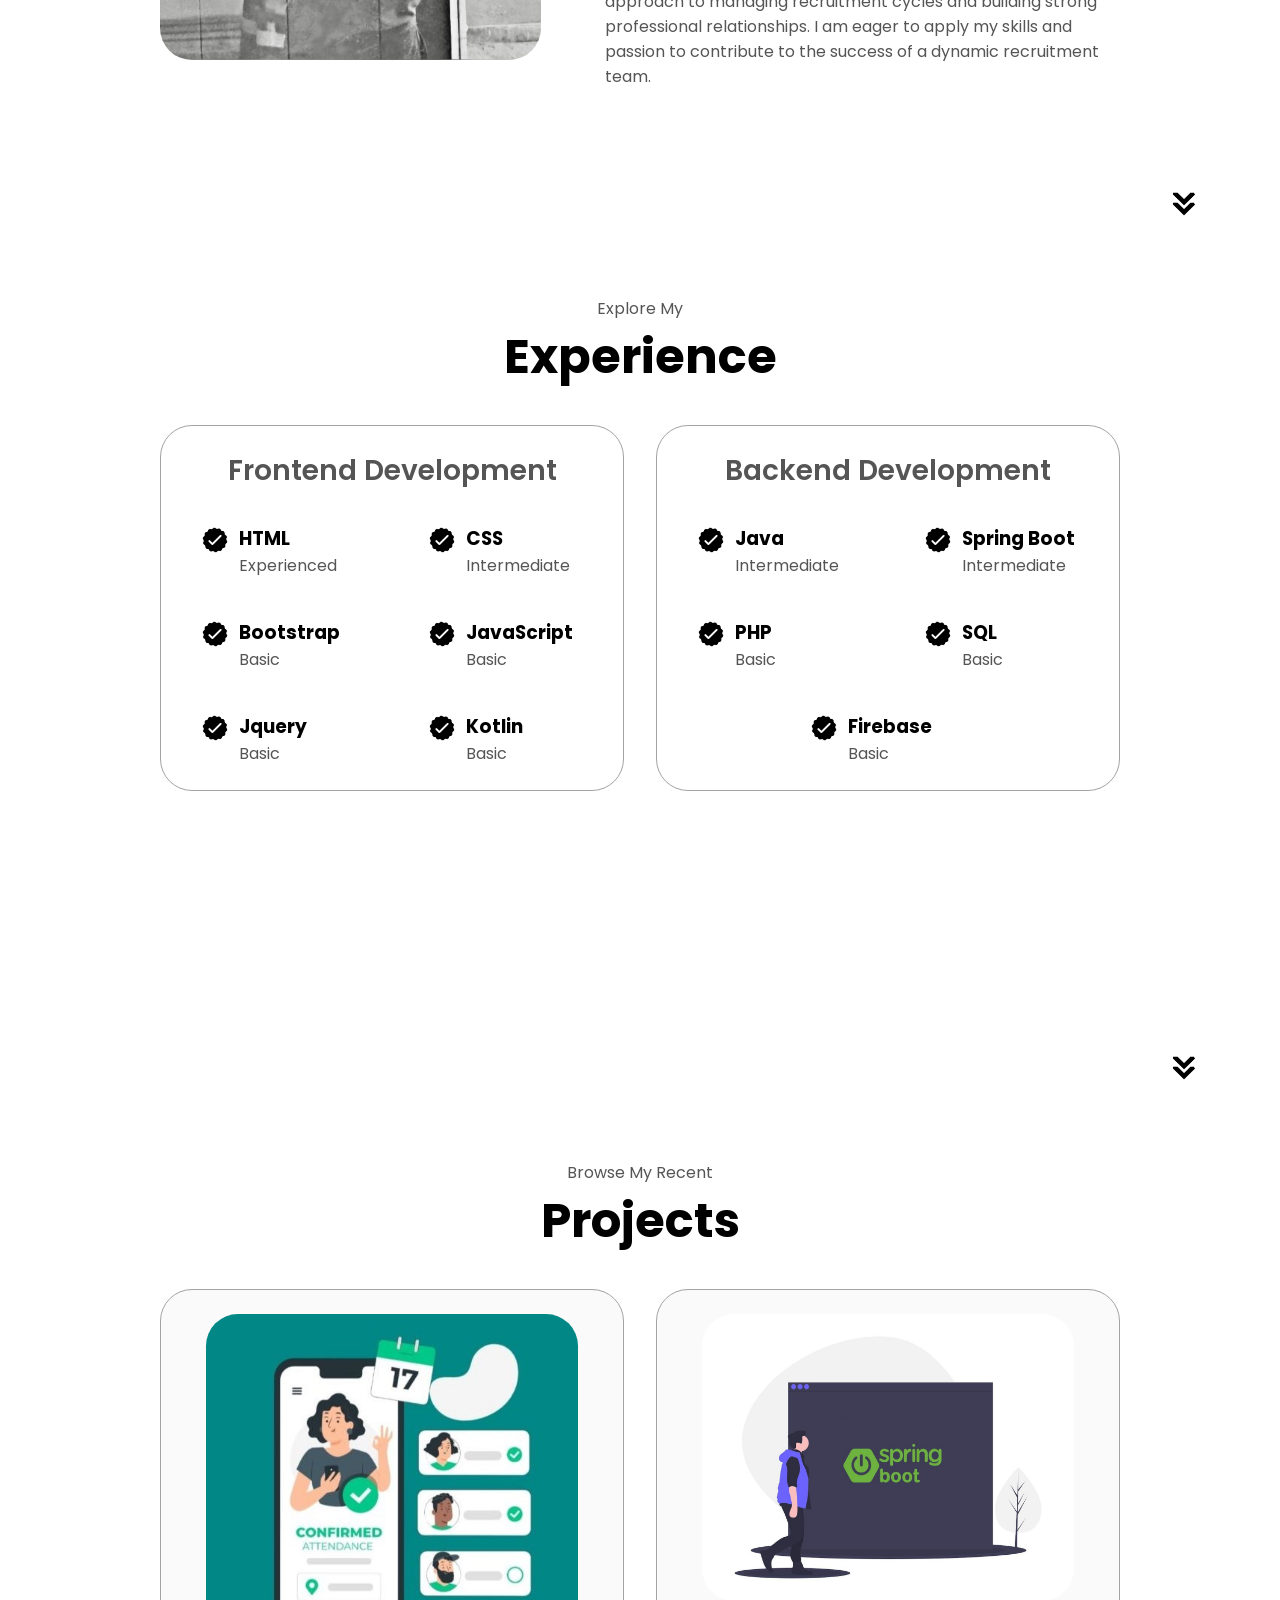
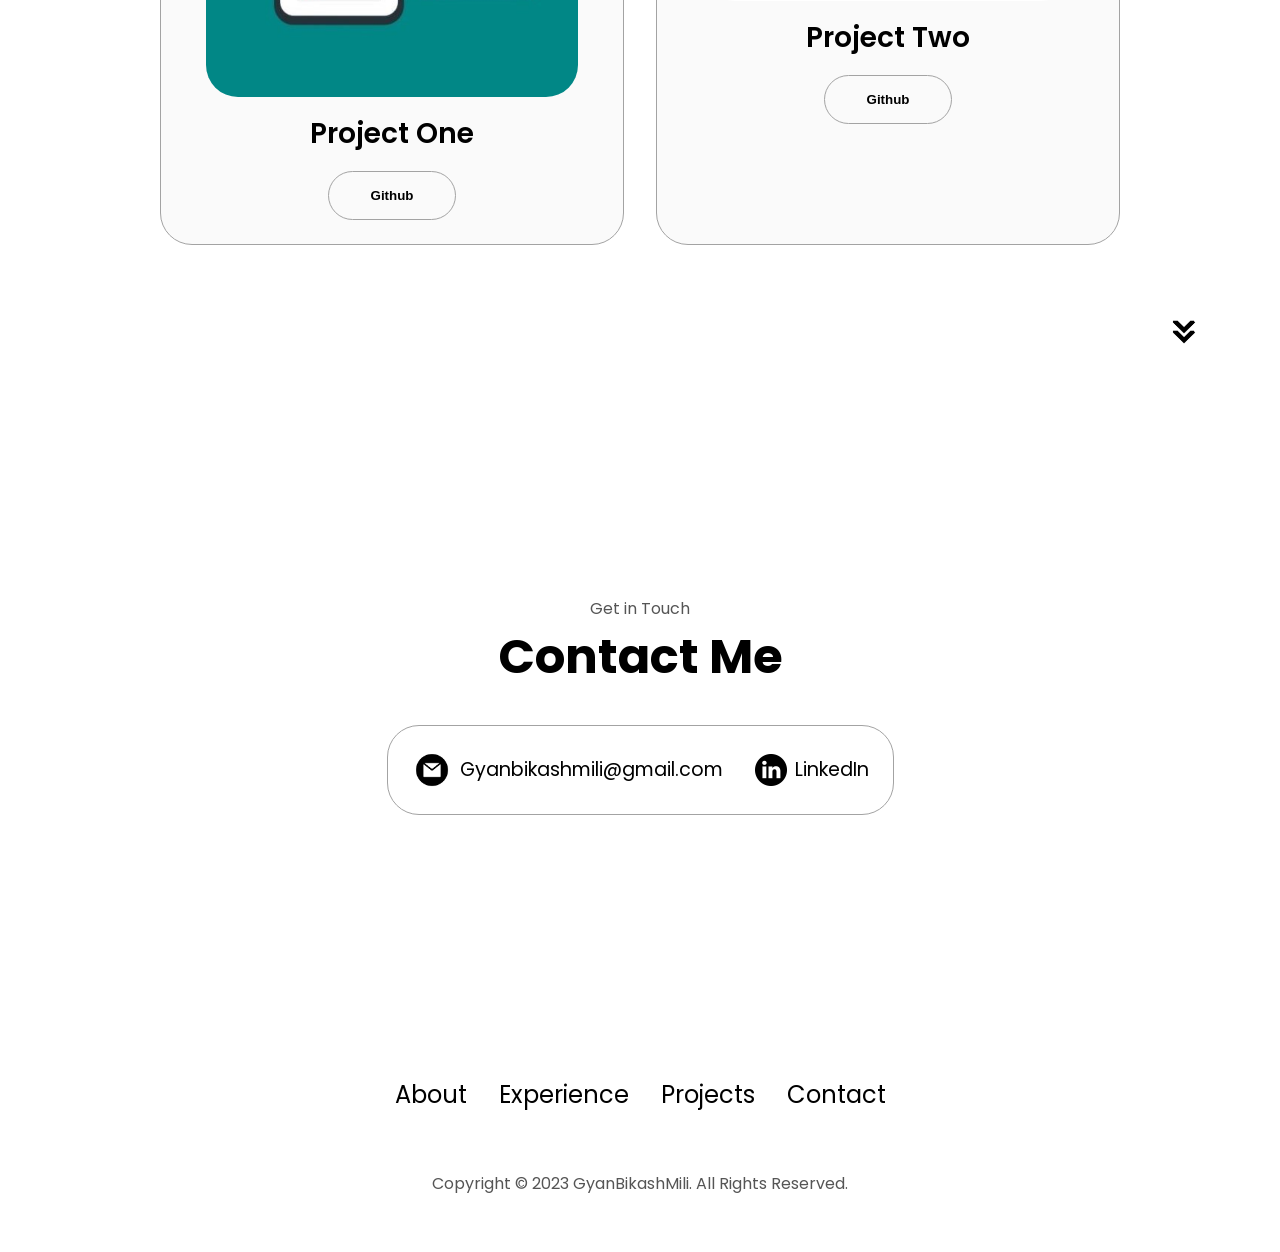
==== commit a5f01cf2: "Update index.html" ====
--- a/index.html
+++ b/index.html
@@ -43,7 +43,7 @@
       <div class="section__text">
         <p class="section__text__p1">Hello, I'm</p>
         <h1 class="title">Gyan</h1>
-        <p class="section__text__p2">Backend Developer</p>
+<!--         <p class="section__text__p2">Backend Develope</p> -->
         <div class="btn-container">
           <button
             class="btn btn-color-2"
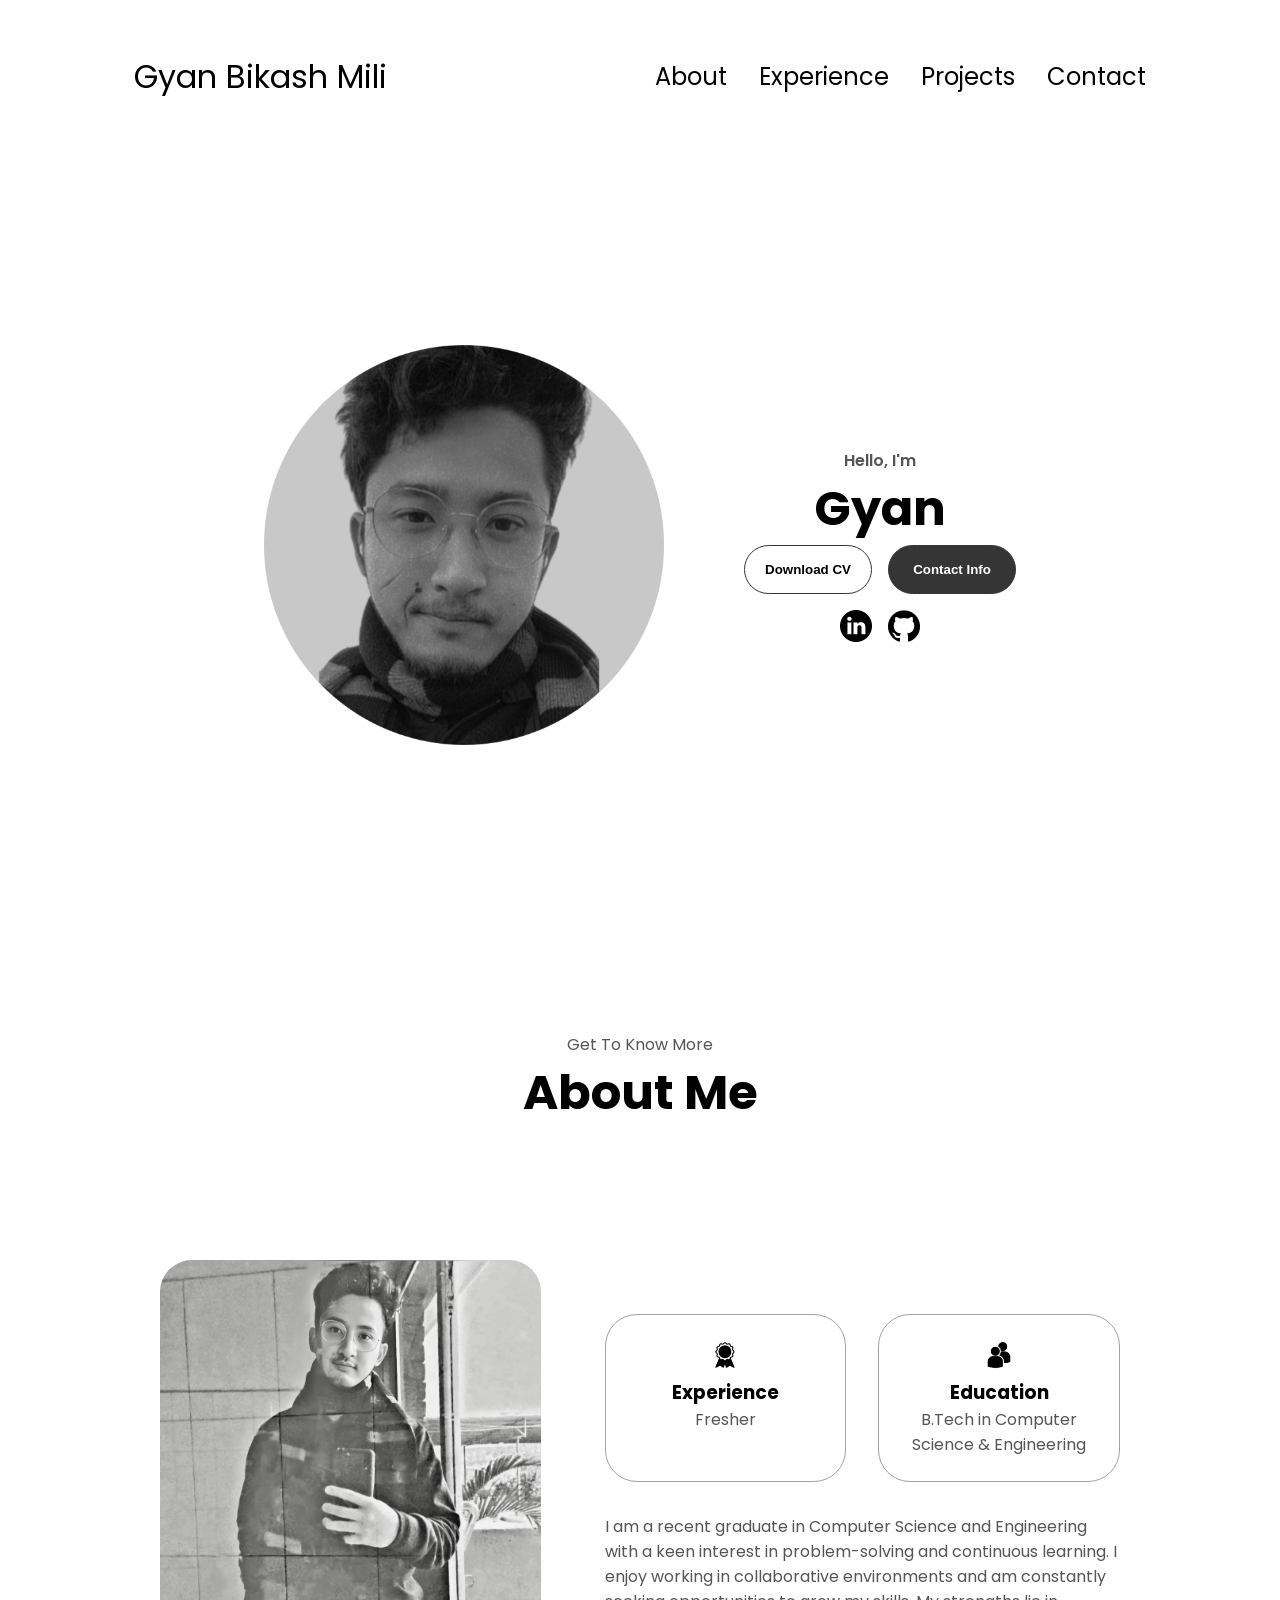
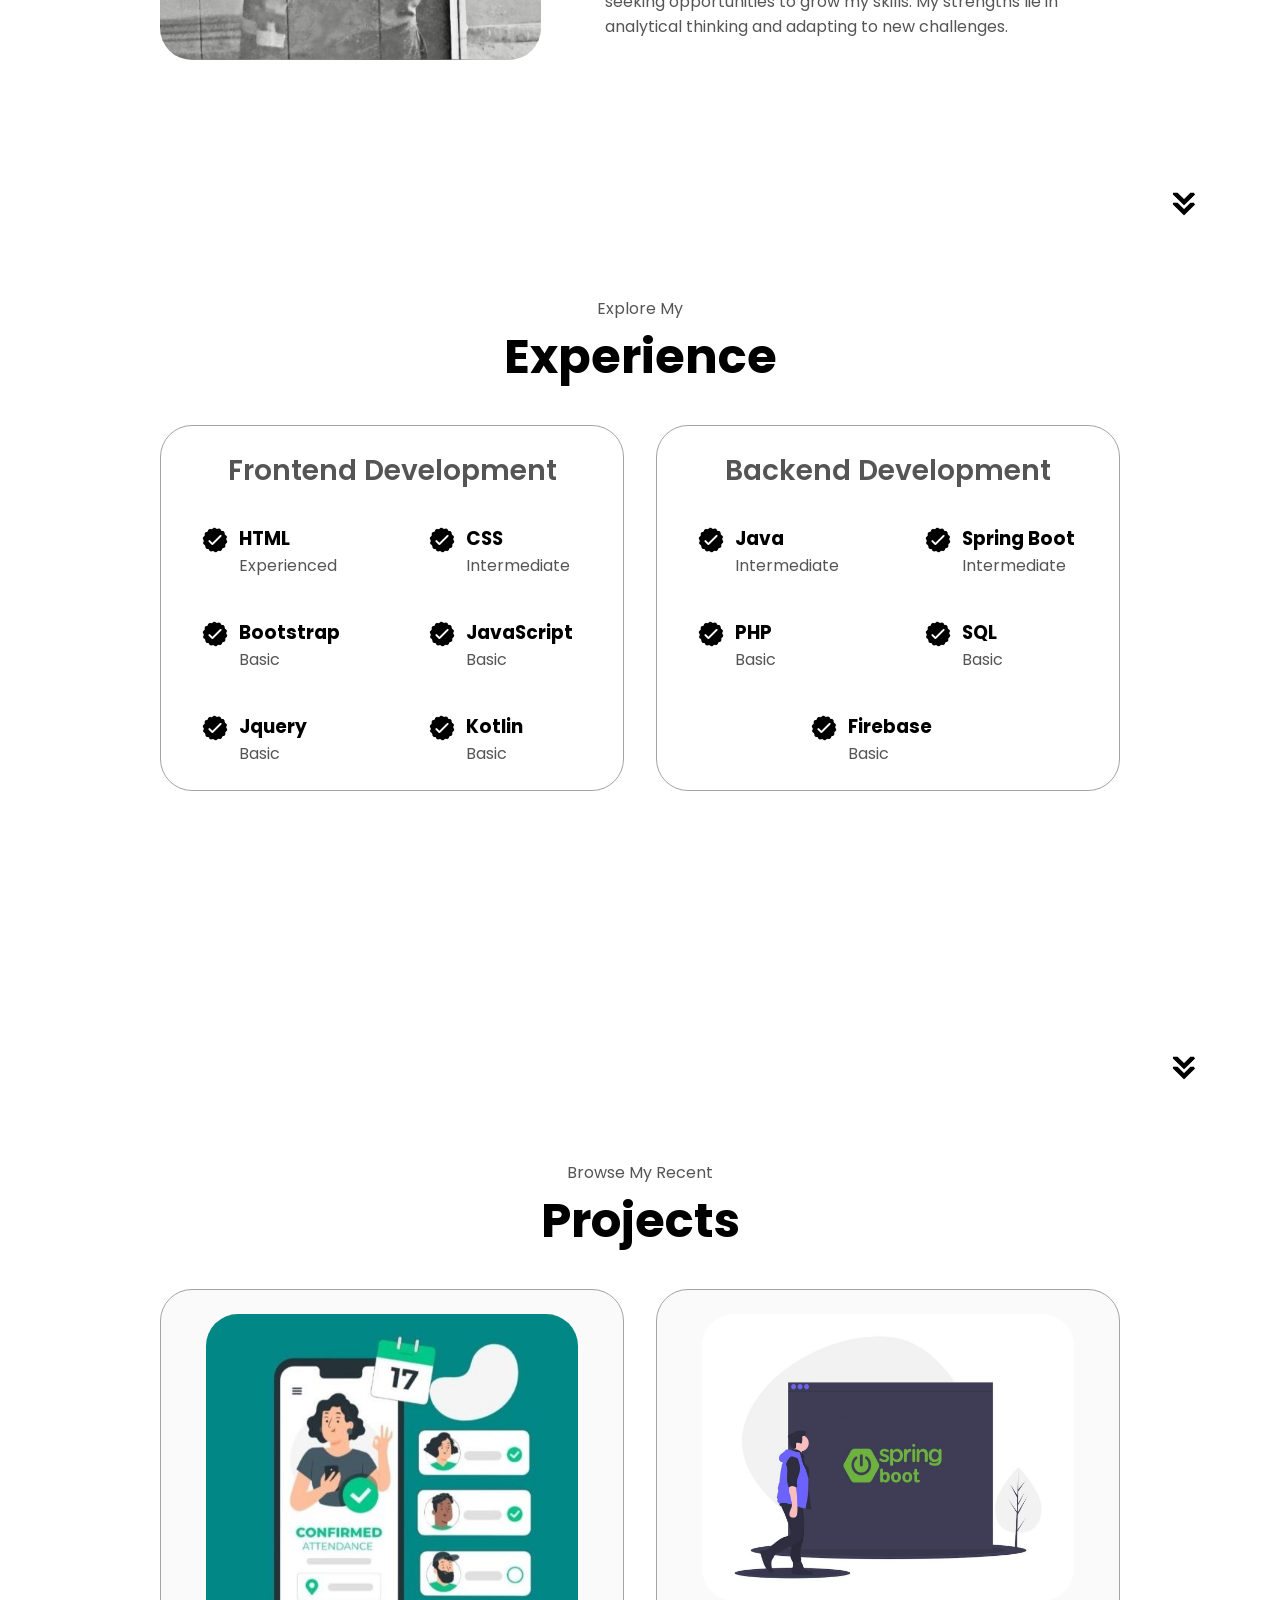
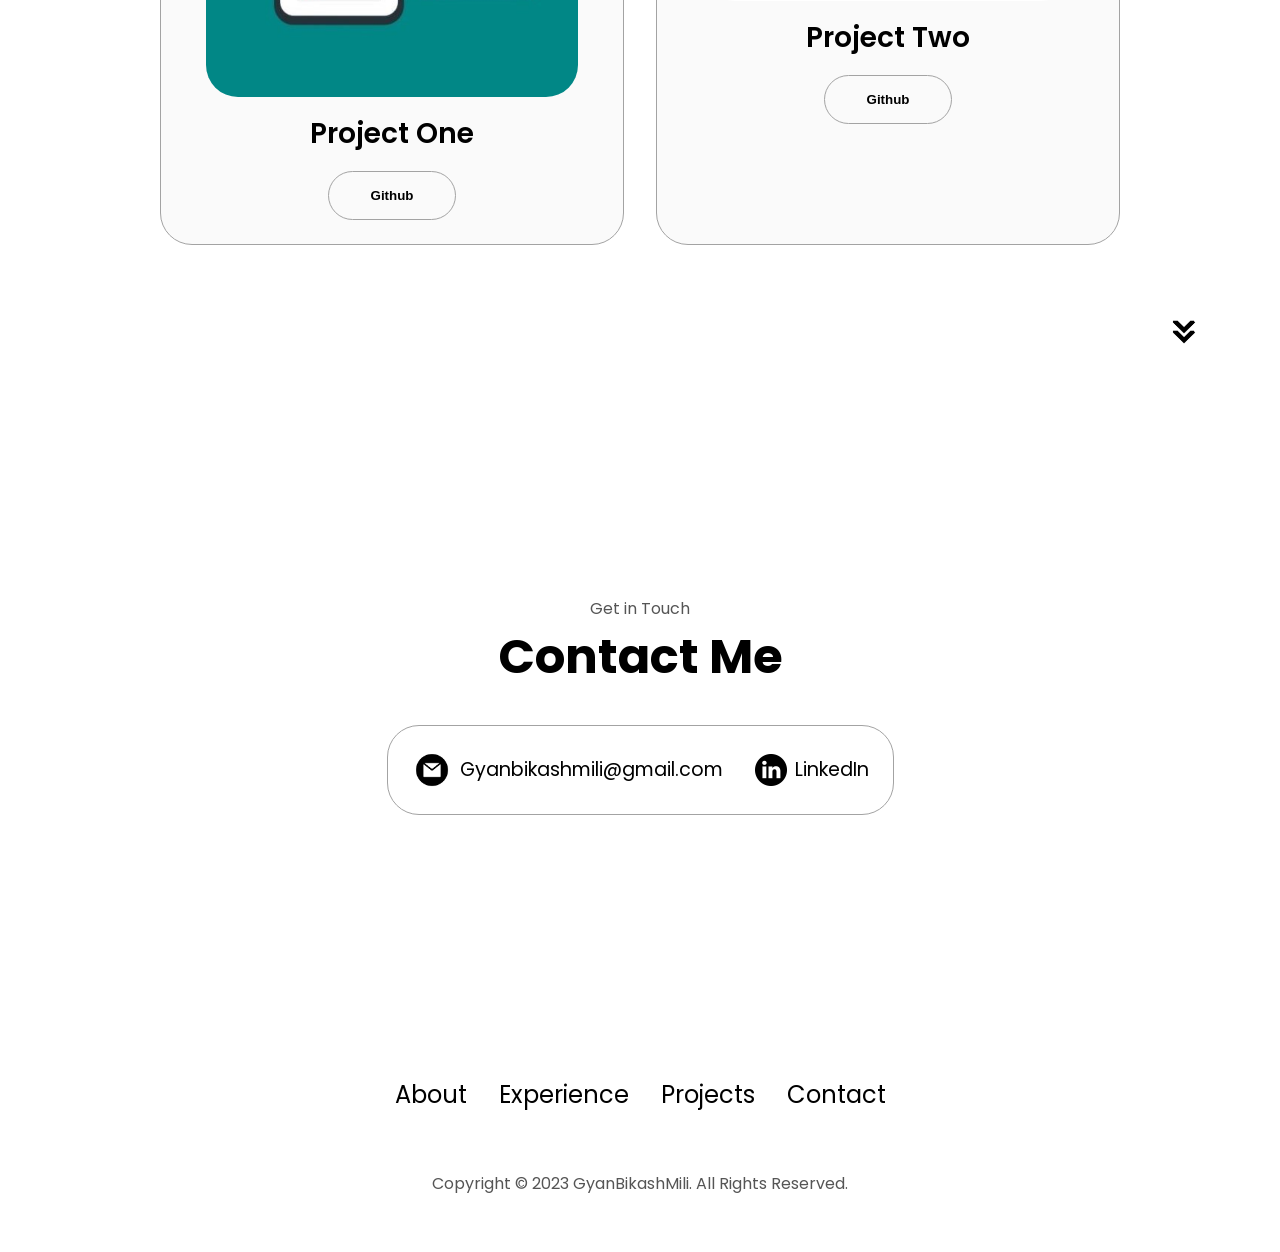
==== commit 796863a9: "Update index.html" ====
--- a/index.html
+++ b/index.html
@@ -106,7 +106,9 @@
           <div class="text-container">
             <p>
 
-I am a recent B.Tech graduate in Computer Science and Engineering with a strong interest in US IT recruitment. My technical background enables me to understand client requirements and assess candidates effectively. I bring excellent communication skills, attention to detail, and a proactive approach to managing recruitment cycles and building strong professional relationships. I am eager to apply my skills and passion to contribute to the success of a dynamic recruitment team.
+I am a recent graduate in Computer Science and Engineering with a keen interest in problem-solving and continuous learning. 
+              I enjoy working in collaborative environments and am constantly seeking opportunities to grow my skills. 
+              My strengths lie in analytical thinking and adapting to new challenges.
             </p>
           </div>
         </div>
